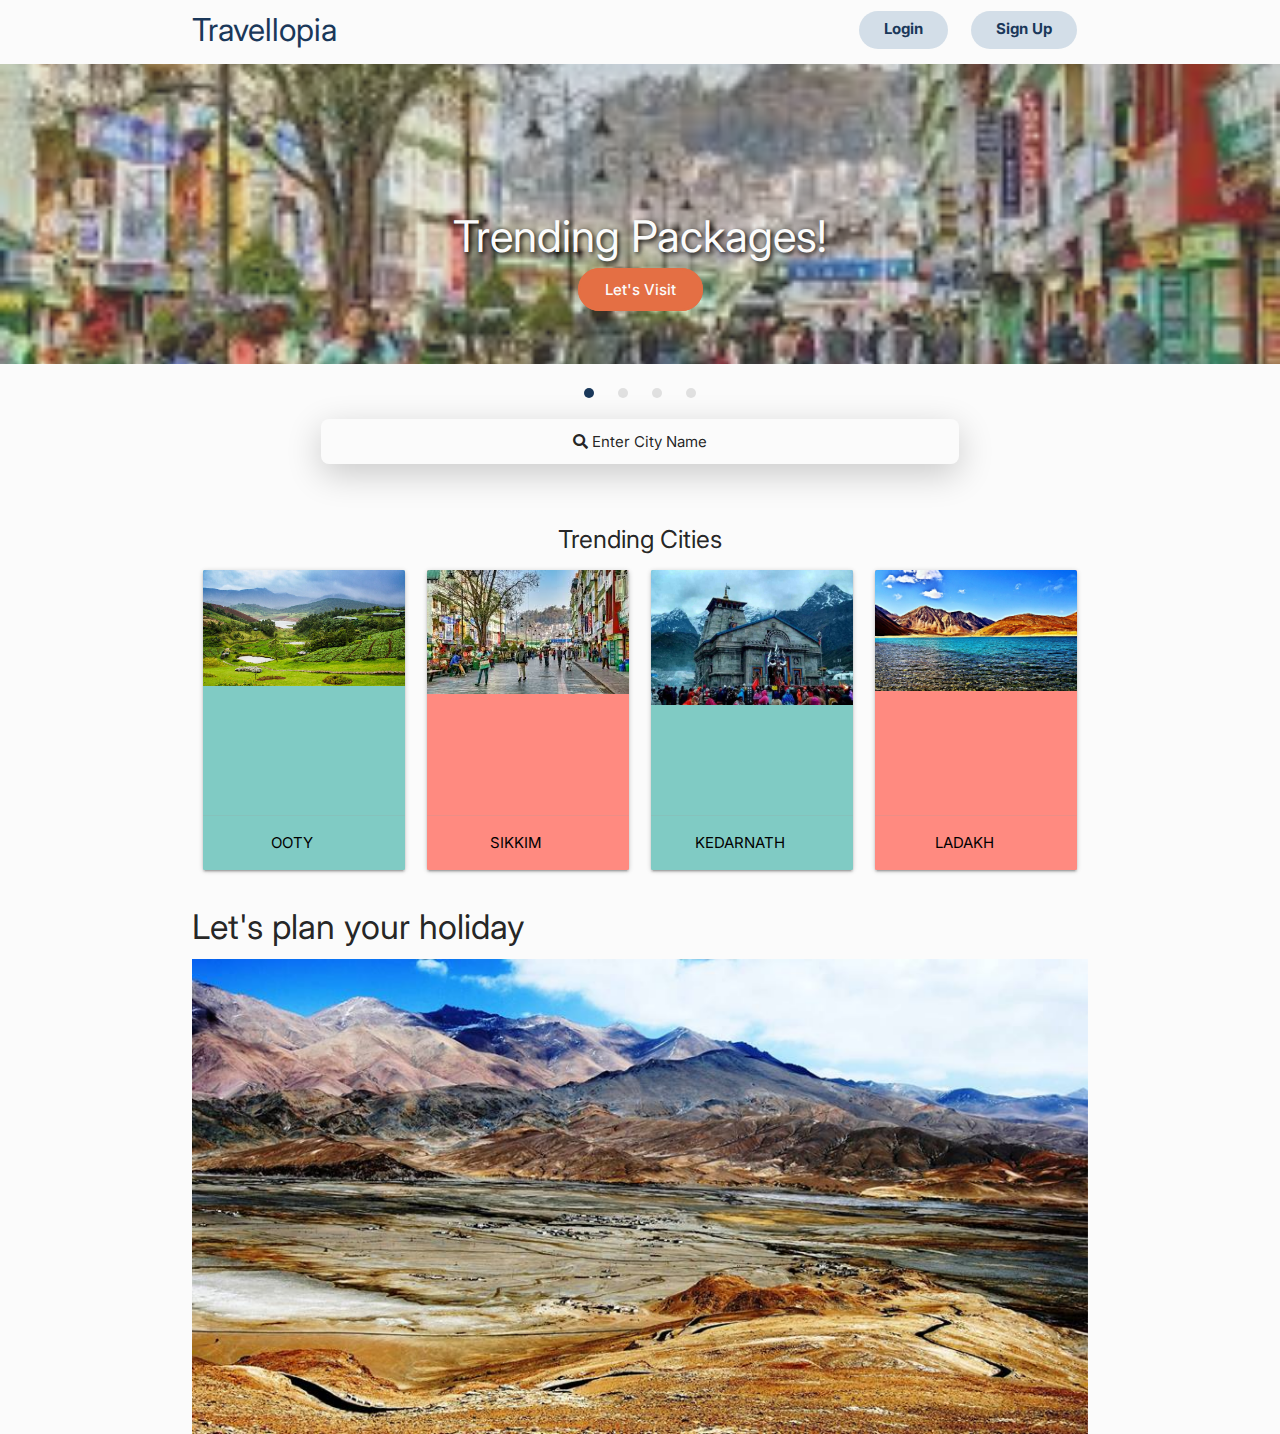
==== index.html @ 34a2a613 "visual refresh" ====
<!DOCTYPE html>
<html lang="en">

<head>
  <meta charset="UTF-8">
  <meta http-equiv="X-UA-Compatible" content="IE=edge">
  <meta name="viewport" content="width=device-width, initial-scale=1.0">

  <!-- JQuery CDN -->
  <script type="text/javascript" src="https://cdnjs.cloudflare.com/ajax/libs/jquery/3.1.1/jquery.min.js"></script>

  <!-- CSS Files -->
  <link rel="stylesheet" href="./css/materialize.css">
  <link rel="stylesheet" href="./css/styles.css">

  <!-- Materialize JS -->
  <script src="./scripts/materialize.js"></script>

  <!-- Google Fonts -->
  <link rel="preconnect" href="https://fonts.gstatic.com">
  <link href="https://fonts.googleapis.com/css2?family=Inter:wght@300;400;500;600;700;800&display=swap"
    rel="stylesheet">

  <!-- Icons -->
  <link href="https://fonts.googleapis.com/icon?family=Material+Icons" rel="stylesheet">
  <link rel="stylesheet" href="https://cdnjs.cloudflare.com/ajax/libs/font-awesome/5.15.3/css/all.min.css">

  <title>Travellopia</title>
</head>

<body>

  <!-- Navbar -->
  <nav>
    <div class="nav-wrapper">
      <div class="container">
        <a href="#" class="brand-logo">Travellopia</a>
        <ul id="nav-mobile" class="right hide-on-med-and-down">
          <li><a href="" class="nav-items">Login</a></li>
          <li><a href="" class="nav-items">Sign Up</a></li>
        </ul>
      </div>
    </div>
  </nav>
  <!-- End of Navbar -->


  <div class="slider">
    <ul class="slides">
      <li>
        <img src="./images/gangtok.jpg"> <!-- random image -->
        <div class="caption center-align">
          <h3 class="slider-text">Trending Packages!</h3>
          <a class="slider-text btn-primary" href="">Let's Visit</a>
        </div>
      </li>
      <li>
        <img src="./images/Kedarnath.jpg"> <!-- random image -->
        <div class="caption center-align">
          <h3 class="slider-text">Trending Packages</h3>
          <a class="slider-text btn-primary" href="">Let's Visit</a>
        </div>
      </li>
      <li>
        <img src="./images/ladakh.jpg"> <!-- random image -->
        <div class="caption center-align">
          <h3 class="slider-text">Trending Packages</h3>
          <a class="slider-text btn-primary" href="">Let's Visit</a>
        </div>
      </li>
      <li>
        <img src="./images/ooty.jpg"> <!-- random image -->
        <div class="caption center-align">
          <h3 class="slider-text">Trending Packages</h3>
          <a class="slider-text btn-primary" href="">Let's Visit</a>
        </div>
      </li>
    </ul>
  </div>

  <div class="container">
    <div class="input-field center-align">
      <input id="search-cities" type="text" class="validate">
      <label for="search-cities"><i class="fas fa-search"></i>  Enter City Name</label>
    </div>

    <p>&nbsp;</p>

    <div>
      <h5 class="center-align">Trending Cities</h5>
    </div>

    <div class="row">
      <div class="col l3 s12 m7">
        <div class="card small #4db6ac teal lighten-3">
          <div class="card-image">
            <img src="./images/ooty.jpg">
            <!--<span class="card-title"><span class="black-text">Ooty</span></span>-->
          </div>

          <div class="card-action center-align">
            <a href="#"><span class="black-text center-align">Ooty</span></a>
          </div>
        </div>
      </div>
      <div class="col l3 s12 m7">
        <div class="card small small #ff8a80 red accent-1">
          <div class="card-image">
            <img src="./images/gangtok.jpg">
            <!--<span class="card-title"><span class="black-text">Sikkim</span></span>-->
          </div>

          <div class="card-action center-align">
            <a href="#"><span class="black-text center-align">Sikkim</span></a>
          </div>
        </div>
      </div>
      <div class="col l3 s12 m7">
        <div class="card small #4db6ac teal lighten-3">
          <div class="card-image">
            <img src="./images/Kedarnath.jpg">
            <!--<span class="card-title"><span class="black-text">Kedarnath</span></span>-->
          </div>

          <div class="card-action center-align">
            <a href="#"><span class="black-text center-align">Kedarnath</span></a>
          </div>
        </div>
      </div>
      <div class="col l3 s12 m7">
        <div class="card small #ff8a80 red accent-1">
          <div class="card-image">
            <img src="./images/ladakh.jpg">
            <!--<span class="card-title"><span class="black-text">Ladakh</span></span>-->
          </div>

          <div class="card-action center-align">
            <a href="#"><span class="black-text ">Ladakh</span></a>
          </div>
        </div>
      </div>
    </div>
    <div>
      <h4 class="left-align">Let's plan your holiday</h4>
    </div>

    <div class="carousel carousel-slider">
      <a class="carousel-item" href="#four!"><img src="./images/hanle.jpg"></a>
      <a class="carousel-item" href="#five!"><img src="./images/ladakh.jpg"></a>
    </div>
  </div>

  <script src="./scripts/styles.js"></script>
</body>

</html>
---- css/styles.css ----
:root {
    --primary: #E46F44;
    --secondary: #1A385A;
    --primary-light: #E8AA9B;
    --secondary-light: #769ABE;
}

body{
    background-color:#fbfbfb;
    font-family: 'Inter', sans-serif;
}

nav {
    line-height: 60px;
    background-color: #fbfbfb;
}

nav .brand-logo {
    color: var(--secondary);
}

.slider .indicators .indicator-item {
    height: 10px;
    width: 10px;
}

.slider .indicators .indicator-item.active {
    background-color: var(--secondary);
}

.slider .slides li .caption {
    color: #fbfbfb;
    position: absolute;
    top: 40%;
    left: 15%;
    width: 70%;
}

.slider .slides li img {
    height: 100%;
    width: 100%;
    background-size: cover;
    background-position: center;
    opacity: 0.75;
}

.slider-text {
    color: #fbfbfb;
    text-shadow: 2px 2px 5px black;
}

.nav-items {
    background-color: rgba(118, 154, 190, 0.3);
    color: var(--secondary);
    margin: 0.75rem;
    line-height: 36px;
    height: 2.5rem;
    padding: 0 25px;
    border-radius: 300px;
    font-weight: 700;
}

.btn-primary {
    background-color: var(--primary);
    padding: 10px 25px;
    border-radius: 300px;
    border: 2px solid var(--primary);
    text-shadow: none;
    font-weight: 500;
}

.btn-primary:hover {
    background-color: #fbfbfb;
    color: var(--secondary);
    font-weight: 600;
}

.btn-secondary {
    color: var(--primary);
    padding: 0 25px;
    border-radius: 5px;
}

input[type=text]:not(.browser-default), 
input[type=text]:not(.browser-default):focus:not([readonly]) {
	border: none;
	background-color: #fbfbfb;
	border-radius: 8px;
	width: 70%;
	box-shadow: 0 10px 35px rgb(0 0 0 / 20%);
	color: var(--secondary);
	padding-left: 10px;
}

input[type=text]:not(.browser-default)+label, 
input[type=text]:not(.browser-default):focus:not([readonly])+label {
	text-align: center;
	color: var(--text-primary);
}

.input-field > label:not(.label-icon).active {
    /* transform: translateY(-14px) scale(0.8);
    transform-origin: 0px 0px; */
    display: none;
}

@media (max-width: 768px) {
    
}
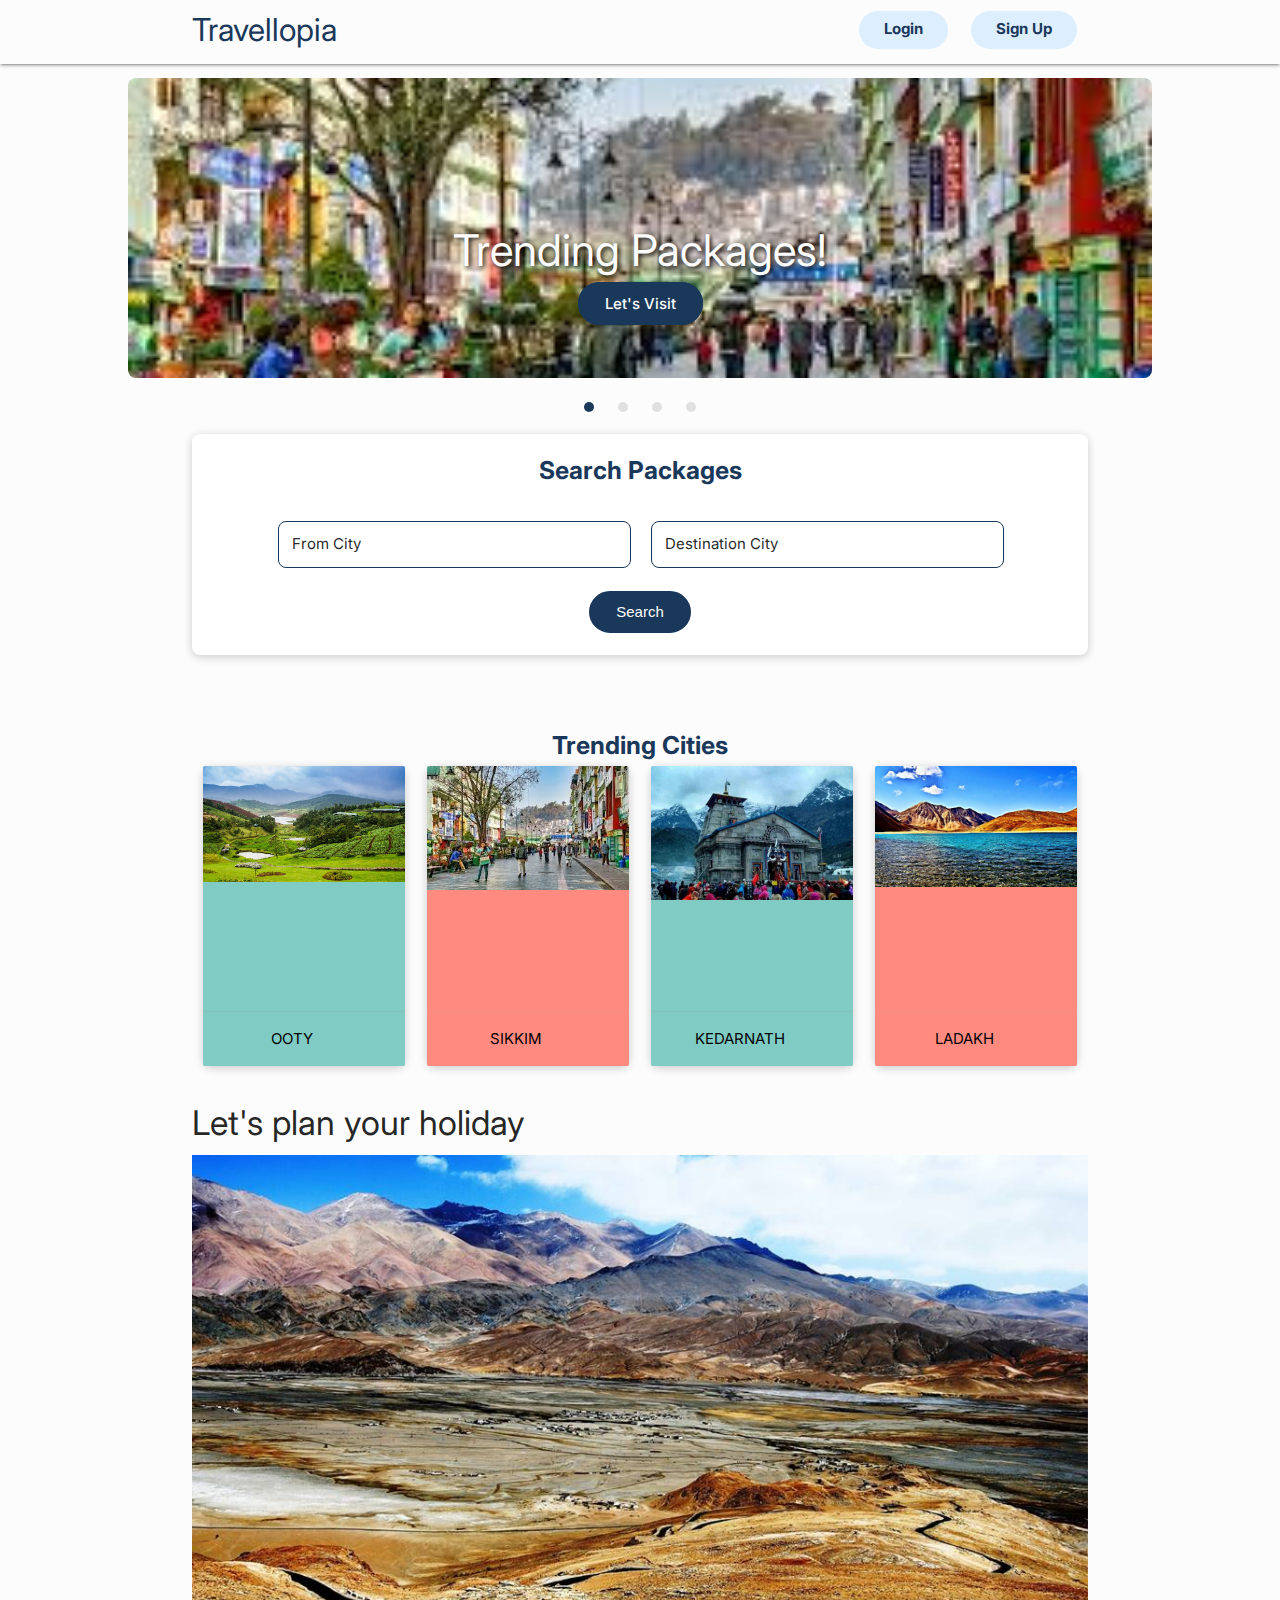
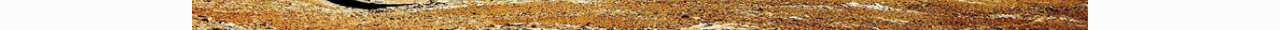
==== commit 2628df47: "visual refresh" ====
--- a/index.html
+++ b/index.html
@@ -44,9 +44,9 @@
   </nav>
   <!-- End of Navbar -->
 
-
-  <div class="slider">
-    <ul class="slides">
+  <!-- Slider Images -->
+  <div class="slider center-align">
+    <ul class="slides center-align">
       <li>
         <img src="./images/gangtok.jpg"> <!-- random image -->
         <div class="caption center-align">
@@ -77,11 +77,25 @@
       </li>
     </ul>
   </div>
+  <!-- End of Slider Images -->
 
   <div class="container">
-    <div class="input-field center-align">
-      <input id="search-cities" type="text" class="validate">
-      <label for="search-cities"><i class="fas fa-search"></i>  Enter City Name</label>
+
+    <div class="card">
+      <h5 class="center-align">Search Packages</h5>
+      <form action="" class="center-align" id="search-package">
+        <div class="row">
+          <div class="input-field col l6 s12">
+            <input id="from-city" type="text" class="validate">
+            <label for="from-city">From City</label>
+          </div>
+          <div class="input-field col l6 s12">
+            <input id="destination-city" type="text" class="validate">
+            <label for="destination-city">Destination City</label>
+          </div>
+        </div>
+        <button class="btn-primary center-align">Search</button>
+      </form>
     </div>
 
     <p>&nbsp;</p>
--- a/css/styles.css
+++ b/css/styles.css
@@ -1,22 +1,28 @@
 :root {
-    --primary: #E46F44;
-    --secondary: #1A385A;
-    --primary-light: #E8AA9B;
-    --secondary-light: #769ABE;
+    --primary: #1A385A;
+    --secondary: #ddeeff;
+    --bg-primary: #fcfcfc;
 }
 
 body{
-    background-color:#fbfbfb;
+    background-color:var(--bg-primary);
     font-family: 'Inter', sans-serif;
 }
 
 nav {
     line-height: 60px;
-    background-color: #fbfbfb;
+    background-color: var(--bg-primary);
 }
 
 nav .brand-logo {
-    color: var(--secondary);
+    color: var(--primary);
+}
+
+h5 {
+    padding-top: 1.5rem;
+    margin-bottom: 0;
+    font-weight: 700;
+    color: var(--primary);
 }
 
 .slider .indicators .indicator-item {
@@ -25,11 +31,11 @@
 }
 
 .slider .indicators .indicator-item.active {
-    background-color: var(--secondary);
+    background-color: var(--primary);
 }
 
 .slider .slides li .caption {
-    color: #fbfbfb;
+    color: var(--bg-primary);
     position: absolute;
     top: 40%;
     left: 15%;
@@ -41,17 +47,16 @@
     width: 100%;
     background-size: cover;
     background-position: center;
-    opacity: 0.75;
 }
 
 .slider-text {
-    color: #fbfbfb;
+    color: var(--bg-primary);
     text-shadow: 2px 2px 5px black;
 }
 
 .nav-items {
-    background-color: rgba(118, 154, 190, 0.3);
-    color: var(--secondary);
+    background-color: var(--secondary);
+    color: var(--primary);
     margin: 0.75rem;
     line-height: 36px;
     height: 2.5rem;
@@ -67,44 +72,89 @@
     border: 2px solid var(--primary);
     text-shadow: none;
     font-weight: 500;
+    color: var(--bg-primary);
 }
 
 .btn-primary:hover {
-    background-color: #fbfbfb;
-    color: var(--secondary);
+    background-color: var(--bg-primary);
+    color: var(--primary);
     font-weight: 600;
 }
-
-.btn-secondary {
+/* 
+.btn-primary {
     color: var(--primary);
     padding: 0 25px;
     border-radius: 5px;
+} */
+
+.card {
+    border-radius: 8px;
+    box-shadow: 0 2px 10px rgb(0 0 0 / 20%);
+}
+
+#search-package {
+    padding: 1.5rem 5rem;
+}
+
+#search-package .row {
+    margin-bottom: 0;
 }
 
 input[type=text]:not(.browser-default), 
 input[type=text]:not(.browser-default):focus:not([readonly]) {
-	border: none;
-	background-color: #fbfbfb;
-	border-radius: 8px;
-	width: 70%;
-	box-shadow: 0 10px 35px rgb(0 0 0 / 20%);
-	color: var(--secondary);
+	width: 100%;
+	color: var(--primary);
+    border: 1px solid var(--primary);
+    border-radius: 8px;
+}
+
+input[type=text]:not(.browser-default):focus:not([readonly]) {
+    border: 2px solid var(--secondary);
+    border-bottom: 2px solid var(--secondary);
+    box-shadow: none;
 	padding-left: 10px;
+}
+
+
+input.valid[type=text]:not(.browser-default) {
+    box-shadow: none;
+    border-bottom: 1px solid var(--primary);
+
 }
 
 input[type=text]:not(.browser-default)+label, 
 input[type=text]:not(.browser-default):focus:not([readonly])+label {
-	text-align: center;
+	/* text-align: center; */
 	color: var(--text-primary);
+    padding-left: 14px;
 }
 
 .input-field > label:not(.label-icon).active {
-    /* transform: translateY(-14px) scale(0.8);
-    transform-origin: 0px 0px; */
-    display: none;
+    transform: translateY(-14px) scale(0.8);
+    transform-origin: 0px 0px;
+}
+
+#from-city, #destination-city {
+    font-weight: 500;
+    text-indent: 10px;
+}
+
+@media (min-width: 769px) {
+    .slider .slides {
+        width: 80%;
+        background-color: rgba(118, 154, 190, 0.0);
+        margin-top: 14px;
+    }
+
+    .slider .slides li img {
+        width: 80%;
+        border-radius: 8px;
+    }
 }
 
 @media (max-width: 768px) {
-    
+    #search-package {
+        padding: 1.5rem 1rem;
+    }
 }
 
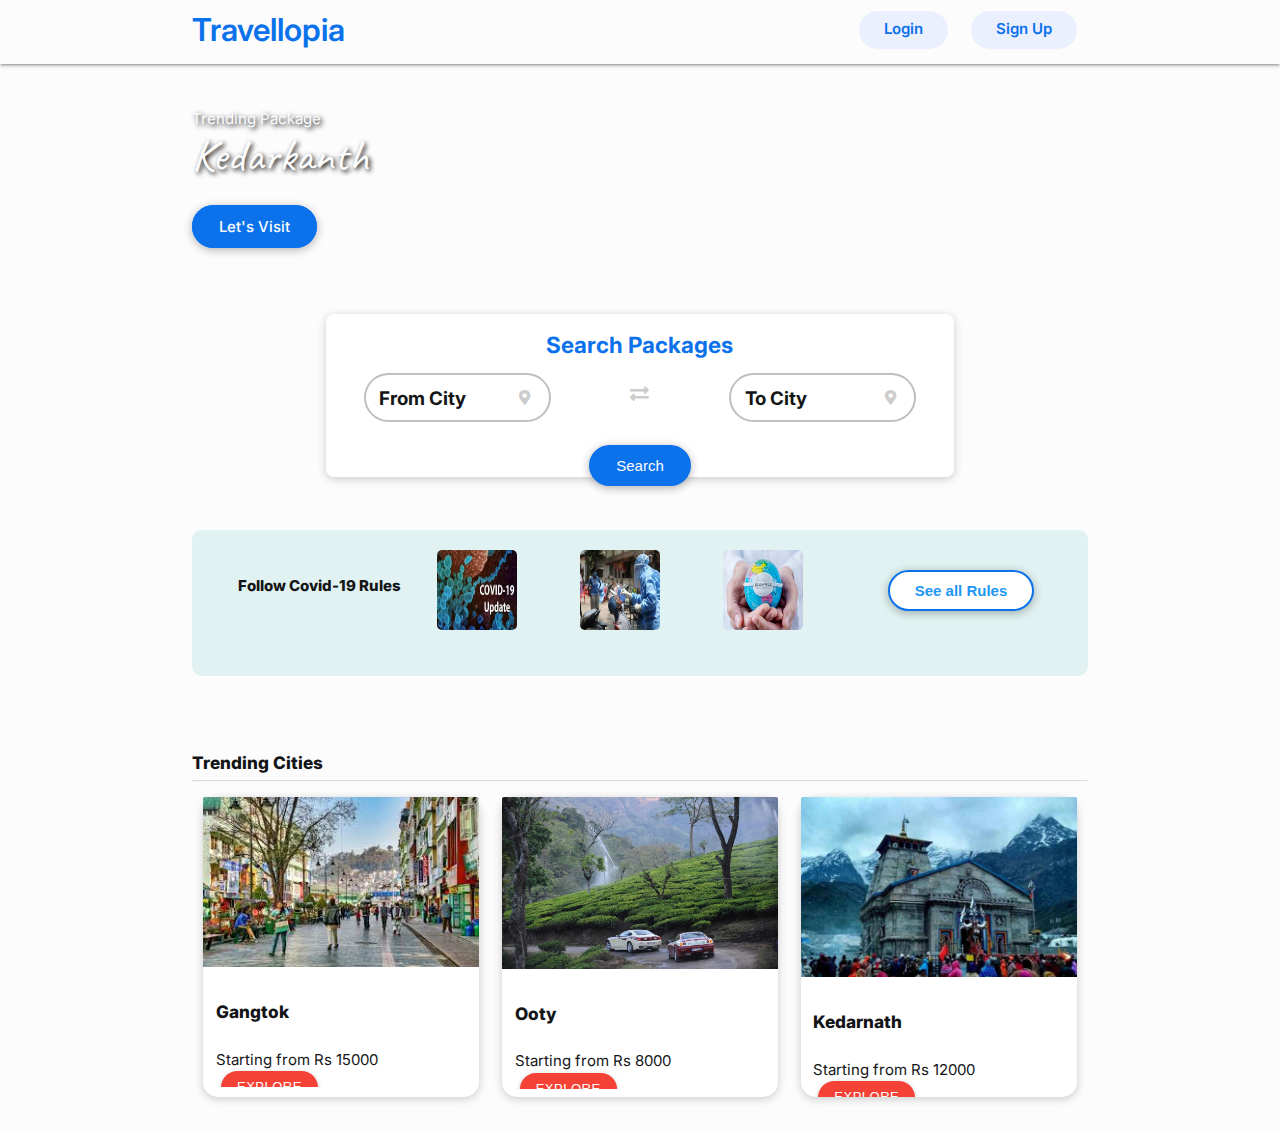
==== commit 269dc508: "Some more elements added" ====
--- a/index.html
+++ b/index.html
@@ -18,7 +18,7 @@
 
   <!-- Google Fonts -->
   <link rel="preconnect" href="https://fonts.gstatic.com">
-  <link href="https://fonts.googleapis.com/css2?family=Inter:wght@300;400;500;600;700;800&display=swap"
+  <link href="https://fonts.googleapis.com/css2?family=Inter:wght@300;400;500;600;700;800&family=Caveat:wght@600;700&display=swap"
     rel="stylesheet">
 
   <!-- Icons -->
@@ -48,31 +48,59 @@
   <div class="slider center-align">
     <ul class="slides center-align">
       <li>
-        <img src="./images/gangtok.jpg"> <!-- random image -->
-        <div class="caption center-align">
-          <h3 class="slider-text">Trending Packages!</h3>
-          <a class="slider-text btn-primary" href="">Let's Visit</a>
-        </div>
-      </li>
-      <li>
-        <img src="./images/Kedarnath.jpg"> <!-- random image -->
-        <div class="caption center-align">
-          <h3 class="slider-text">Trending Packages</h3>
-          <a class="slider-text btn-primary" href="">Let's Visit</a>
-        </div>
-      </li>
-      <li>
-        <img src="./images/ladakh.jpg"> <!-- random image -->
-        <div class="caption center-align">
-          <h3 class="slider-text">Trending Packages</h3>
-          <a class="slider-text btn-primary" href="">Let's Visit</a>
-        </div>
-      </li>
-      <li>
-        <img src="./images/ooty.jpg"> <!-- random image -->
-        <div class="caption center-align">
-          <h3 class="slider-text">Trending Packages</h3>
-          <a class="slider-text btn-primary" href="">Let's Visit</a>
+        <img src="./images/slider/slider_kedarkanth.jpg"> <!-- random image -->
+        <div class="caption left-align">
+            <span class="slider-text">Trending Package</span>
+            <h4 class="slider-text">Kedarkanth</h4><br>
+            <a class="slider-text btn-primary" href="">Let's Visit</a>
+        </div>
+      </li>
+      <li>
+        <img src="./images/slider/slider_manali.jpg"> <!-- random image -->
+        <div class="caption left-align">
+            <span class="slider-text">Trending Package</span>
+            <h4 class="slider-text">Manali</h4><br>
+            <a class="slider-text btn-primary" href="">Let's Visit</a>
+        </div>
+      </li>
+      <li>
+        <img src="./images/slider/slider_gangtok.jpg"> <!-- random image -->
+        <div class="caption left-align">
+            <span class="slider-text">Trending Package</span>
+            <h4 class="slider-text">Gangtok</h4><br>
+            <a class="slider-text btn-primary" href="">Let's Visit</a>
+        </div>
+      </li>
+      <li>
+        <img src="./images/slider/slider_arunachal.jpg"> <!-- random image -->
+        <div class="caption left-align">
+            <span class="slider-text">Trending Package</span>
+            <h4 class="slider-text">Arunachal Pradesh</h4><br>
+            <a class="slider-text btn-primary" href="">Let's Visit</a>
+        </div>
+      </li>
+      <li>
+        <img src="./images/slider/slider_maolinlong.jpg"> <!-- random image -->
+        <div class="caption left-align">
+            <span class="slider-text">Trending Package</span>
+            <h4 class="slider-text">Meghalaya</h4><br>
+            <a class="slider-text btn-primary" href="">Let's Visit</a>
+        </div>
+      </li>
+      <li>
+        <img src="./images/slider/slider_kerala.jpg"> <!-- random image -->
+        <div class="caption left-align">
+            <span class="slider-text">Trending Package</span>
+            <h4 class="slider-text">Kerala</h4><br>
+            <a class="slider-text btn-primary" href="">Let's Visit</a>
+        </div>
+      </li>
+      <li>
+        <img src="./images/slider/slider_andaman.jpg"> <!-- random image -->
+        <div class="caption left-align">
+            <span class="slider-text">Trending Package</span>
+            <h4 class="slider-text">Andaman</h4><br>
+            <a class="slider-text btn-primary" href="">Let's Visit</a>
         </div>
       </li>
     </ul>
@@ -81,88 +109,112 @@
 
   <div class="container">
 
-    <div class="card">
+    <div class="card center-align" id="search-package">
       <h5 class="center-align">Search Packages</h5>
-      <form action="" class="center-align" id="search-package">
+      <form action="" class="center-align">
         <div class="row">
-          <div class="input-field col l6 s12">
+          <div class="input-field col l5 s12">
             <input id="from-city" type="text" class="validate">
-            <label for="from-city">From City</label>
-          </div>
-          <div class="input-field col l6 s12">
+            <label for="from-city">From City <i class="fas fa-map-marker-alt right"></i></label>
+          </div>
+          <div class="col l2 s12">
+            <i class="fas fa-exchange-alt"></i>
+          </div>
+          <div class="input-field col l5 s12">
             <input id="destination-city" type="text" class="validate">
-            <label for="destination-city">Destination City</label>
-          </div>
-        </div>
-        <button class="btn-primary center-align">Search</button>
+            <label for="destination-city">To City <i class="fas fa-map-marker-alt right"></i></label>
+          </div>
+        </div>
+        <button class="btn-primary center-align" id="search-package-btn">Search</button>
       </form>
     </div>
 
     <p>&nbsp;</p>
-
-    <div>
-      <h5 class="center-align">Trending Cities</h5>
-    </div>
-
-    <div class="row">
-      <div class="col l3 s12 m7">
-        <div class="card small #4db6ac teal lighten-3">
-          <div class="card-image">
-            <img src="./images/ooty.jpg">
-            <!--<span class="card-title"><span class="black-text">Ooty</span></span>-->
-          </div>
-
-          <div class="card-action center-align">
-            <a href="#"><span class="black-text center-align">Ooty</span></a>
-          </div>
-        </div>
-      </div>
-      <div class="col l3 s12 m7">
-        <div class="card small small #ff8a80 red accent-1">
-          <div class="card-image">
-            <img src="./images/gangtok.jpg">
-            <!--<span class="card-title"><span class="black-text">Sikkim</span></span>-->
-          </div>
-
-          <div class="card-action center-align">
-            <a href="#"><span class="black-text center-align">Sikkim</span></a>
-          </div>
-        </div>
-      </div>
-      <div class="col l3 s12 m7">
-        <div class="card small #4db6ac teal lighten-3">
-          <div class="card-image">
-            <img src="./images/Kedarnath.jpg">
-            <!--<span class="card-title"><span class="black-text">Kedarnath</span></span>-->
-          </div>
-
-          <div class="card-action center-align">
-            <a href="#"><span class="black-text center-align">Kedarnath</span></a>
-          </div>
-        </div>
-      </div>
-      <div class="col l3 s12 m7">
-        <div class="card small #ff8a80 red accent-1">
-          <div class="card-image">
-            <img src="./images/ladakh.jpg">
-            <!--<span class="card-title"><span class="black-text">Ladakh</span></span>-->
-          </div>
-
-          <div class="card-action center-align">
-            <a href="#"><span class="black-text ">Ladakh</span></a>
-          </div>
+  </div>
+    <div class="container #e0f2f1 teal lighten-5" id="covid-container">
+
+        <div class="row">
+        <div class="col l3 center-align" id="covid-txt">
+          Follow Covid-19 Rules
+        </div>
+        <div class="col l2 " >
+            <img id="covid-box" src="./images/covid_image/covid1.jpg" alt="">
+        </div>
+        <div class="col l2 " >
+            <img id="covid-box" src="./images/covid_image/covid2.jpg" alt="">
+        </div>
+        <div class="col l2 " >
+            <img id="covid-box" src="./images/covid_image/covid3.jpg" alt="">
+        </div>
+        <div class="col l3 center-align" id="covid-btn">
+          <button class="btn-primary center-align white blue-text" id="btn-txt">See all Rules</button>
         </div>
       </div>
     </div>
-    <div>
-      <h4 class="left-align">Let's plan your holiday</h4>
-    </div>
-
-    <div class="carousel carousel-slider">
-      <a class="carousel-item" href="#four!"><img src="./images/hanle.jpg"></a>
-      <a class="carousel-item" href="#five!"><img src="./images/ladakh.jpg"></a>
-    </div>
-  </div>
+    <p>&nbsp;</p>
+
+      <div class="container">
+        <h6 id="covid-txt">Trending Cities</h6>
+        <hr>
+        <div class="row" >
+          <div class="col l4">
+            <div class="card small" id="card-img">
+              <div class="card-image">
+                <img  src="./images/gangtok.jpg" alt="">
+              </div>
+              <div class="card-content">
+                <div class="row">
+                  <h6 id="card-txt">Gangtok</h6>
+                </div>
+                <div class="row">
+
+                  <span class="card-txt2">Starting from Rs 15000</span>
+                  <button class="btn-small center-align red white-text" id="card-btn">Explore</button>
+                </div>
+              </div>
+              
+            </div>
+          </div>
+          <div class="col l4">
+            <div class="card small" id="card-img">
+              <div class="card-image">
+                <img  src="./images/ooty.png" alt="">
+              </div>
+              <div class="card-content">
+                <div class="row">
+                  <h6 id="card-txt">Ooty</h6>
+                </div>
+                <div class="row">
+                  <!--<div class="col">-->
+                    <span class="card-txt2">Starting from Rs 8000</span>
+                  <!--</div>--->
+                  <!--<div class="col">--->
+                    <button class="btn-small center-align red white-text" id="card-btn">Explore</button>
+                  <!--</div>-->
+                </div>
+              </div>
+            </div>
+          </div>
+          <div class="col l4" >
+            <div class="card small" id="card-img">
+              <div class="card-image" >
+                <img  src="./images/Kedarnath.jpg" alt="">
+              </div>
+              <div class="card-content">
+                <div class="row">
+                  <h6 id="card-txt">Kedarnath</h6>
+                </div>
+              
+              <div class="row">
+                <span class="card-txt2">Starting from Rs 12000</span>
+                <button class="btn-small center-align red white-text" id="card-btn">Explore</button>
+              </div>
+            </div>
+            </div>
+          </div>
+        </div>
+      </div>
+    
 
   <script src="./scripts/styles.js"></script>
 </body>
--- a/css/styles.css
+++ b/css/styles.css
@@ -1,12 +1,25 @@
 :root {
-    --primary: #1A385A;
-    --secondary: #ddeeff;
+    --primary: #0B72EC;
+    --secondary: #EBF0FF;
+    --accent: #F14C4C;
     --bg-primary: #fcfcfc;
+    --text-primary: #141517;
 }
 
 body{
     background-color:var(--bg-primary);
     font-family: 'Inter', sans-serif;
+    color: var(--text-primary);
+}
+
+h5 {
+    font-weight: 700;
+    font-size: 1.25rem;
+}
+
+hr {
+    color: #CCCCCC !important;
+    opacity: 0.3;
 }
 
 nav {
@@ -16,15 +29,21 @@
 
 nav .brand-logo {
     color: var(--primary);
-}
-
-h5 {
-    padding-top: 1.5rem;
-    margin-bottom: 0;
-    font-weight: 700;
-    color: var(--primary);
-}
-
+    font-weight: 600;
+}
+
+.nav-items {
+    background-color: var(--secondary);
+    color: var(--primary);
+    margin: 0.75rem;
+    line-height: 36px;
+    height: 2.5rem;
+    padding: 0 25px;
+    border-radius: 300px;
+    font-weight: 600;
+}
+
+/* =============== Home Page Slider ============= */
 .slider .indicators .indicator-item {
     height: 10px;
     width: 10px;
@@ -37,9 +56,15 @@
 .slider .slides li .caption {
     color: var(--bg-primary);
     position: absolute;
-    top: 40%;
+    top: 10%;
     left: 15%;
     width: 70%;
+}
+
+.caption h4 {
+    margin-top: 0;
+    font-family: 'Caveat', cursive;
+    font-size: 3rem;
 }
 
 .slider .slides li img {
@@ -49,22 +74,55 @@
     background-position: center;
 }
 
+
 .slider-text {
     color: var(--bg-primary);
     text-shadow: 2px 2px 5px black;
 }
 
-.nav-items {
-    background-color: var(--secondary);
-    color: var(--primary);
-    margin: 0.75rem;
-    line-height: 36px;
-    height: 2.5rem;
-    padding: 0 25px;
-    border-radius: 300px;
-    font-weight: 700;
-}
-
+/* ============================================= */
+
+/* ================= Search Box ================ */
+#search-package h5 {
+    padding-top: 1.25rem;
+    margin-bottom: 0;
+    font-weight: 700;
+    font-size: 1.5rem;
+    color: var(--primary);
+}
+
+#search-package {
+    margin: auto 15%;
+    margin-top: -8rem;
+    z-index: 10;
+    width: 70%;
+}
+
+#search-package .row {
+    margin-bottom: 0;
+}
+
+#search-package .row .col {
+    padding: 0;
+}
+
+#search-package .row .col:nth-child(2) {
+    font-size: 1.25rem;
+    padding-top: 1.55rem;
+    color: #CCCCCC;
+}
+
+#search-package-btn {
+    margin-bottom: -1.5rem;
+}
+
+.card {
+    border-radius: 8px;
+    box-shadow: 0 2px 10px rgb(0 0 0 / 20%);
+}
+/* ====================================== */
+
+/* ============== Buttons =============== */
 .btn-primary {
     background-color: var(--primary);
     padding: 10px 25px;
@@ -73,6 +131,7 @@
     text-shadow: none;
     font-weight: 500;
     color: var(--bg-primary);
+    box-shadow: 0 2px 10px rgb(0 0 0 / 30%);
 }
 
 .btn-primary:hover {
@@ -80,65 +139,112 @@
     color: var(--primary);
     font-weight: 600;
 }
-/* 
-.btn-primary {
-    color: var(--primary);
-    padding: 0 25px;
+
+#covid-container{
+    padding: 20px;
+    border-radius: 10px;
+    
+}
+
+#covid-btn{
+    margin-top: 20px;
+}
+#btn-txt{
+    font-weight: 700;
+    
+    
+}
+#covid-txt{
+    font-weight: 800;
+    padding-top: 25px;
+}
+
+#covid-box{
+    height: 80px;
+    width: 80px;
     border-radius: 5px;
-} */
-
-.card {
-    border-radius: 8px;
-    box-shadow: 0 2px 10px rgb(0 0 0 / 20%);
-}
-
-#search-package {
-    padding: 1.5rem 5rem;
-}
-
-#search-package .row {
-    margin-bottom: 0;
-}
+    padding: auto;
+    
+    
+}
+
+#card-img{
+    border-radius: 15px;
+}
+
+#card-txt{
+    font-weight: 800;
+}
+#card-txt2{
+    font-weight: 300;
+    font-size: x-small;
+}
+
+#card-btn{
+    border-radius: 25px;
+    margin-left: 5px;
+}
+
+
+
+
+/* ====================================== */
+
+/* =========== Input Fields =========== */
 
 input[type=text]:not(.browser-default), 
 input[type=text]:not(.browser-default):focus:not([readonly]) {
-	width: 100%;
-	color: var(--primary);
-    border: 1px solid var(--primary);
-    border-radius: 8px;
-}
-
-input[type=text]:not(.browser-default):focus:not([readonly]) {
-    border: 2px solid var(--secondary);
-    border-bottom: 2px solid var(--secondary);
+	width: 70%;
+	color: var(--text-primary);
+    border: 2px solid rgba(0, 0, 0, 0.25);
+    border-bottom: 2px solid rgba(0, 0, 0, 0.25);
     box-shadow: none;
-	padding-left: 10px;
-}
-
+    border-radius: 100px;
+}
 
 input.valid[type=text]:not(.browser-default) {
     box-shadow: none;
-    border-bottom: 1px solid var(--primary);
-
+    border: 2px solid var(--primary);
 }
 
 input[type=text]:not(.browser-default)+label, 
-input[type=text]:not(.browser-default):focus:not([readonly])+label {
-	/* text-align: center; */
+input[type=text]:not(.browser-default):focus:not([readonly])+label,
+input[type=text]:not(.browser-default).validate+label {
 	color: var(--text-primary);
-    padding-left: 14px;
+    width: 60%;
+    font-weight: 700;
+    font-size: 1.25rem;
+    left: 20%;
 }
 
 .input-field > label:not(.label-icon).active {
+    width: 30% !important;
     transform: translateY(-14px) scale(0.8);
     transform-origin: 0px 0px;
+    background-color: var(--bg-primary);
+    font-weight: 500 !important;
+    color: rgba(0, 0, 0, 0.45) !important;
+}
+
+.input-field > label:not(.label-icon).active i {
+    display: none;
+}
+
+label i {
+    color: #CCCCCC;
+    font-size: 1rem;
+    padding: 5px;
 }
 
 #from-city, #destination-city {
-    font-weight: 500;
-    text-indent: 10px;
-}
-
+    font-weight: 700;
+    font-size: 1.25rem;
+    text-indent: 14px;
+}
+
+/* =============================================== */
+
+/* =============== Media Queries ================= */
 @media (min-width: 769px) {
     .slider .slides {
         width: 80%;
@@ -153,8 +259,38 @@
 }
 
 @media (max-width: 768px) {
+    #search-package h5 {
+        padding-top: 1rem;
+    }
+    
     #search-package {
-        padding: 1.5rem 1rem;
-    }
-}
-
+        margin: auto 5%;
+        margin-top: -8rem;
+        z-index: 10;
+        width: 90%;
+    }
+    
+    #search-package .row {
+        margin-bottom: 0;
+    }
+    
+    #search-package .row .col {
+        padding: 0;
+    }
+    
+    #search-package .row .col:nth-child(2) {
+        font-size: 1.25rem;
+        padding-top: 0rem;
+        color: #CCCCCC;
+    }
+    
+    #search-package-btn {
+        margin-bottom: -1.5rem;
+    }
+
+    .input-field > label:not(.label-icon).active {
+        width: 30% !important;
+        transform: translateY(-14px) scale(0.7);
+    }
+}
+
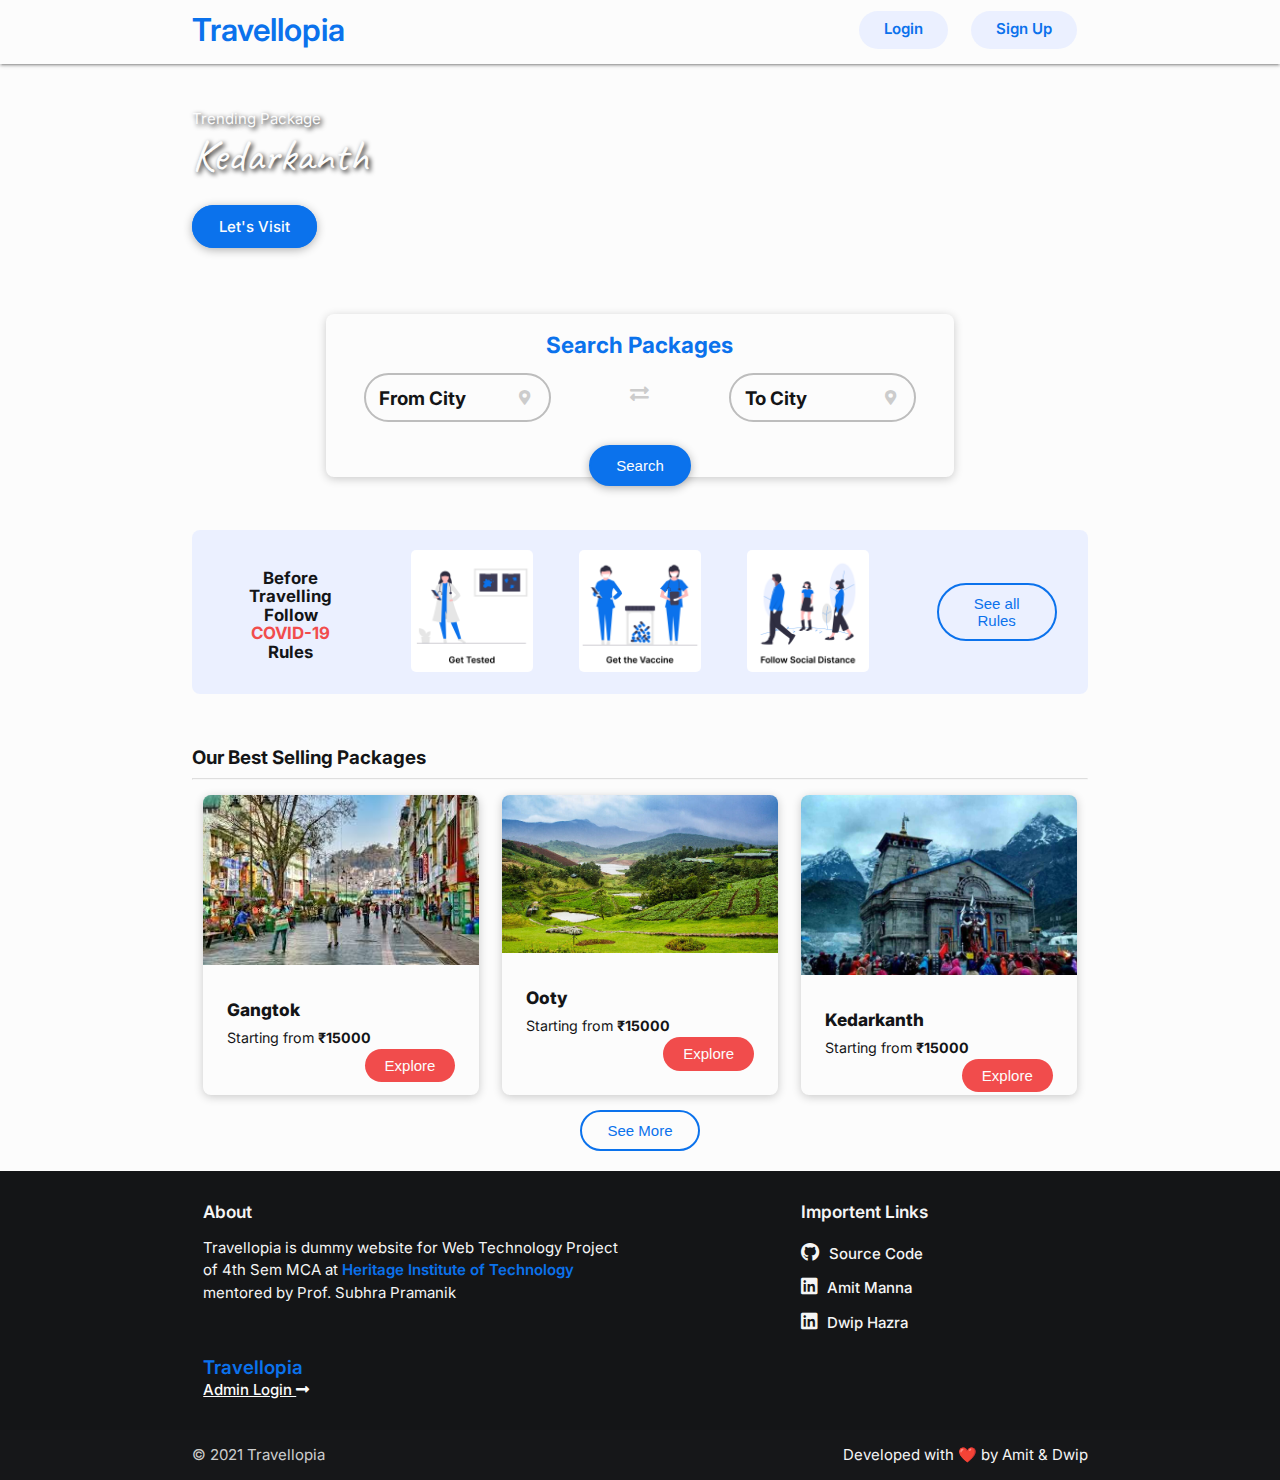
==== commit c053536b: "visual refresh" ====
--- a/index.html
+++ b/index.html
@@ -18,7 +18,8 @@
 
   <!-- Google Fonts -->
   <link rel="preconnect" href="https://fonts.gstatic.com">
-  <link href="https://fonts.googleapis.com/css2?family=Inter:wght@300;400;500;600;700;800&family=Caveat:wght@600;700&display=swap"
+  <link
+    href="https://fonts.googleapis.com/css2?family=Inter:wght@300;400;500;600;700;800&family=Caveat:wght@600;700&display=swap"
     rel="stylesheet">
 
   <!-- Icons -->
@@ -50,57 +51,57 @@
       <li>
         <img src="./images/slider/slider_kedarkanth.jpg"> <!-- random image -->
         <div class="caption left-align">
-            <span class="slider-text">Trending Package</span>
-            <h4 class="slider-text">Kedarkanth</h4><br>
-            <a class="slider-text btn-primary" href="">Let's Visit</a>
+          <span class="slider-text">Trending Package</span>
+          <h4 class="slider-text">Kedarkanth</h4><br>
+          <a class="slider-text btn-primary" href="">Let's Visit</a>
         </div>
       </li>
       <li>
         <img src="./images/slider/slider_manali.jpg"> <!-- random image -->
         <div class="caption left-align">
-            <span class="slider-text">Trending Package</span>
-            <h4 class="slider-text">Manali</h4><br>
-            <a class="slider-text btn-primary" href="">Let's Visit</a>
+          <span class="slider-text">Trending Package</span>
+          <h4 class="slider-text">Manali</h4><br>
+          <a class="slider-text btn-primary" href="">Let's Visit</a>
         </div>
       </li>
       <li>
         <img src="./images/slider/slider_gangtok.jpg"> <!-- random image -->
         <div class="caption left-align">
-            <span class="slider-text">Trending Package</span>
-            <h4 class="slider-text">Gangtok</h4><br>
-            <a class="slider-text btn-primary" href="">Let's Visit</a>
+          <span class="slider-text">Trending Package</span>
+          <h4 class="slider-text">Gangtok</h4><br>
+          <a class="slider-text btn-primary" href="">Let's Visit</a>
         </div>
       </li>
       <li>
         <img src="./images/slider/slider_arunachal.jpg"> <!-- random image -->
         <div class="caption left-align">
-            <span class="slider-text">Trending Package</span>
-            <h4 class="slider-text">Arunachal Pradesh</h4><br>
-            <a class="slider-text btn-primary" href="">Let's Visit</a>
+          <span class="slider-text">Trending Package</span>
+          <h4 class="slider-text">Arunachal Pradesh</h4><br>
+          <a class="slider-text btn-primary" href="">Let's Visit</a>
         </div>
       </li>
       <li>
         <img src="./images/slider/slider_maolinlong.jpg"> <!-- random image -->
         <div class="caption left-align">
-            <span class="slider-text">Trending Package</span>
-            <h4 class="slider-text">Meghalaya</h4><br>
-            <a class="slider-text btn-primary" href="">Let's Visit</a>
+          <span class="slider-text">Trending Package</span>
+          <h4 class="slider-text">Meghalaya</h4><br>
+          <a class="slider-text btn-primary" href="">Let's Visit</a>
         </div>
       </li>
       <li>
         <img src="./images/slider/slider_kerala.jpg"> <!-- random image -->
         <div class="caption left-align">
-            <span class="slider-text">Trending Package</span>
-            <h4 class="slider-text">Kerala</h4><br>
-            <a class="slider-text btn-primary" href="">Let's Visit</a>
+          <span class="slider-text">Trending Package</span>
+          <h4 class="slider-text">Kerala</h4><br>
+          <a class="slider-text btn-primary" href="">Let's Visit</a>
         </div>
       </li>
       <li>
         <img src="./images/slider/slider_andaman.jpg"> <!-- random image -->
         <div class="caption left-align">
-            <span class="slider-text">Trending Package</span>
-            <h4 class="slider-text">Andaman</h4><br>
-            <a class="slider-text btn-primary" href="">Let's Visit</a>
+          <span class="slider-text">Trending Package</span>
+          <h4 class="slider-text">Andaman</h4><br>
+          <a class="slider-text btn-primary" href="">Let's Visit</a>
         </div>
       </li>
     </ul>
@@ -130,91 +131,115 @@
     </div>
 
     <p>&nbsp;</p>
+
+    <!-- ========= Covid-19 Safety ========== -->
+    <div class="covid-container">
+      <div class="row">
+        <div class="col l2 s12 covid-rules">
+          <h5>Before Travelling Follow <span style="color: #F14C4C;">COVID-19</span> Rules</h5>
+        </div>
+        <div class="col l8 s12">
+          <div class="covid-boxes">
+            <img class="covid-box" src="./images/covid_image/covid1.png" alt="">
+            <img class="covid-box" src="./images/covid_image/covid2.png" alt="">
+            <img class="covid-box" src="./images/covid_image/covid3.png" alt="">
+          </div>
+        </div>
+        <div class="col l2 s12 covid-rules">
+          <button class="btn-secondary">See all Rules</button>
+        </div>
+      </div>
+    </div>
+    <!-- ========= End of Covid-19 Safety ========== -->
+
+    <p>&nbsp;</p>
+
+    <!-- ========= Trending Places =========== -->
+    <h5>Our Best Selling Packages</h5>
+    <hr>
+    <div class="row">
+
+      <div class="col l4">
+        <div class="card small package-card">
+          <div class="card-image">
+            <img src="./images/gangtok.jpg" alt="">
+          </div>
+          <div class="card-content">
+            <h6>Gangtok</h6>
+            <span>Starting from <b>₹15000</b></span>
+            <button class="btn-accent right">Explore</button>
+          </div>
+        </div>
+      </div>
+
+      <div class="col l4">
+        <div class="card small package-card">
+          <div class="card-image">
+            <img src="./images/ooty.jpg" alt="">
+          </div>
+          <div class="card-content">
+            <h6>Ooty</h6>
+            <span>Starting from <b>₹15000</b></span>
+            <button class="btn-accent right">Explore</button>
+          </div>
+        </div>
+      </div>
+
+      <div class="col l4">
+        <div class="card small package-card">
+          <div class="card-image">
+            <img src="./images/Kedarnath.jpg" alt="">
+          </div>
+          <div class="card-content">
+            <h6>Kedarkanth</h6>
+            <span>Starting from <b>₹15000</b></span>
+            <button class="btn-accent right">Explore</button>
+          </div>
+        </div>
+      </div>
+
+      <div class="center-align">
+        <button class="btn-secondary">See More</button>
+      </div>
+    </div>
+
+    <!-- ========= End of Trending Places =========== -->
   </div>
-    <div class="container #e0f2f1 teal lighten-5" id="covid-container">
-
-        <div class="row">
-        <div class="col l3 center-align" id="covid-txt">
-          Follow Covid-19 Rules
-        </div>
-        <div class="col l2 " >
-            <img id="covid-box" src="./images/covid_image/covid1.jpg" alt="">
-        </div>
-        <div class="col l2 " >
-            <img id="covid-box" src="./images/covid_image/covid2.jpg" alt="">
-        </div>
-        <div class="col l2 " >
-            <img id="covid-box" src="./images/covid_image/covid3.jpg" alt="">
-        </div>
-        <div class="col l3 center-align" id="covid-btn">
-          <button class="btn-primary center-align white blue-text" id="btn-txt">See all Rules</button>
-        </div>
-      </div>
-    </div>
-    <p>&nbsp;</p>
-
+
+  <!-- ========= Footer =========== -->
+  <footer class="page-footer">
+    <div class="container">
+      <div class="row">
+        <div class="col l6 s12">
+          <h6 class="grey-text text-lighten-4">About</h6>
+          <p class="grey-text text-lighten-4">Travellopia is dummy website for Web Technology Project of 4th Sem MCA
+            at <a href="https://heritageit.edu" target="_blank">Heritage Institute of Technology</a> mentored by Prof.
+            Subhra Pramanik</p>
+          <br>
+          <h5 class="brand-logo">Travellopia
+            <br><a href="">Admin Login <i class="fas fa-long-arrow-alt-right"></i></a>
+          </h5>
+        </div>
+        <div class="col l4 offset-l2 s12">
+          <h6 class="grey-text text-lighten-4">Importent Links</h6>
+          <ul>
+            <li><a class="grey-text text-lighten-4" href="#!"><i class="fab fa-github"></i> Source Code</a></li>
+            <li><a class="grey-text text-lighten-4" href="#!"><i class="fab fa-linkedin"></i> Amit Manna</a></li>
+            <li><a class="grey-text text-lighten-4" href="#!"><i class="fab fa-linkedin"></i> Dwip Hazra</a></li>
+          </ul>
+        </div>
+      </div>
+    </div>
+    <div class="footer-copyright">
       <div class="container">
-        <h6 id="covid-txt">Trending Cities</h6>
-        <hr>
-        <div class="row" >
-          <div class="col l4">
-            <div class="card small" id="card-img">
-              <div class="card-image">
-                <img  src="./images/gangtok.jpg" alt="">
-              </div>
-              <div class="card-content">
-                <div class="row">
-                  <h6 id="card-txt">Gangtok</h6>
-                </div>
-                <div class="row">
-
-                  <span class="card-txt2">Starting from Rs 15000</span>
-                  <button class="btn-small center-align red white-text" id="card-btn">Explore</button>
-                </div>
-              </div>
-              
-            </div>
-          </div>
-          <div class="col l4">
-            <div class="card small" id="card-img">
-              <div class="card-image">
-                <img  src="./images/ooty.png" alt="">
-              </div>
-              <div class="card-content">
-                <div class="row">
-                  <h6 id="card-txt">Ooty</h6>
-                </div>
-                <div class="row">
-                  <!--<div class="col">-->
-                    <span class="card-txt2">Starting from Rs 8000</span>
-                  <!--</div>--->
-                  <!--<div class="col">--->
-                    <button class="btn-small center-align red white-text" id="card-btn">Explore</button>
-                  <!--</div>-->
-                </div>
-              </div>
-            </div>
-          </div>
-          <div class="col l4" >
-            <div class="card small" id="card-img">
-              <div class="card-image" >
-                <img  src="./images/Kedarnath.jpg" alt="">
-              </div>
-              <div class="card-content">
-                <div class="row">
-                  <h6 id="card-txt">Kedarnath</h6>
-                </div>
-              
-              <div class="row">
-                <span class="card-txt2">Starting from Rs 12000</span>
-                <button class="btn-small center-align red white-text" id="card-btn">Explore</button>
-              </div>
-            </div>
-            </div>
-          </div>
-        </div>
-      </div>
-    
+        © 2021 Travellopia
+        <a class="grey-text text-lighten-4 right" href="#!" style="font-weight: 400;">Developed with ❤️ by Amit &
+          Dwip</a>
+      </div>
+    </div>
+  </footer>
+  <!-- ========= End of Footer =========== -->
+
 
   <script src="./scripts/styles.js"></script>
 </body>
--- a/css/styles.css
+++ b/css/styles.css
@@ -17,6 +17,17 @@
     font-size: 1.25rem;
 }
 
+h6 {
+    font-weight: 600;
+}
+
+h5 a {
+    color: var(--bg-primary);
+    font-size: 1rem;
+    font-weight: 500;
+    text-decoration: underline;
+}
+
 hr {
     color: #CCCCCC !important;
     opacity: 0.3;
@@ -25,6 +36,11 @@
 nav {
     line-height: 60px;
     background-color: var(--bg-primary);
+}
+
+.brand-logo {
+    color: var(--primary);
+    font-weight: 600;
 }
 
 nav .brand-logo {
@@ -41,6 +57,24 @@
     padding: 0 25px;
     border-radius: 300px;
     font-weight: 600;
+}
+
+a {
+    color: var(--primary);
+    font-weight: 600;
+}
+
+footer ul li {
+    padding: 6px 0;
+}
+
+footer ul li a {
+    font-weight: 500;
+}
+
+footer ul li a i {
+    font-size: 1.25rem;
+    padding-right: 6px;
 }
 
 /* =============== Home Page Slider ============= */
@@ -119,6 +153,7 @@
 .card {
     border-radius: 8px;
     box-shadow: 0 2px 10px rgb(0 0 0 / 20%);
+    background-color: var(--bg-primary);
 }
 /* ====================================== */
 
@@ -132,61 +167,100 @@
     font-weight: 500;
     color: var(--bg-primary);
     box-shadow: 0 2px 10px rgb(0 0 0 / 30%);
+    cursor: pointer;
 }
 
 .btn-primary:hover {
     background-color: var(--bg-primary);
     color: var(--primary);
     font-weight: 600;
-}
-
-#covid-container{
+    transition: 0.5s ease;
+}
+
+.btn-secondary {
+    background-color: rgba(0, 0, 0, 0);
+    color: var(--primary);
+    padding: 10px 25px;
+    border-radius: 300px;
+    border: 2px solid var(--primary);
+    text-shadow: none;
+    font-weight: 500;
+    cursor: pointer;
+}
+
+.btn-secondary:hover {
+    box-shadow: 1px 1px 2px rgb(0 0 0 / 45%);
+}
+
+.btn-accent {
+    background-color: var(--accent);
+    color: var(--bg-primary);
+    padding: 8px 20px;
+    border-radius: 300px;
+    border: none;
+    text-shadow: none;
+    font-weight: 400;
+    cursor: pointer;
+}
+
+.btn-accent:hover {
+    box-shadow: 1px 1px 2px rgb(0 0 0 / 45%);
+}
+/* ====================================== */
+
+/* ============== Covid Container =============== */
+.covid-container {
     padding: 20px;
-    border-radius: 10px;
-    
-}
-
-#covid-btn{
-    margin-top: 20px;
-}
-#btn-txt{
-    font-weight: 700;
-    
-    
-}
-#covid-txt{
-    font-weight: 800;
-    padding-top: 25px;
-}
-
-#covid-box{
-    height: 80px;
-    width: 80px;
+    border-radius: 8px;
+    background-color: var(--secondary);
+}
+
+.covid-container .row {
+    margin-bottom: 0;
+}
+
+.covid-boxes {
+    display: flex; 
+    justify-content: space-evenly;
+    margin: 0px 0;
+}
+
+.covid-box {
+    height: 122px;
+    width: 122px;
     border-radius: 5px;
     padding: auto;
-    
-    
-}
-
-#card-img{
-    border-radius: 15px;
-}
-
-#card-txt{
+}
+
+.covid-rules {
+    height: 124px;
+    display: flex;
+    align-items: center;
+    text-align: center;
+}
+
+.covid-rules h5 {
+    margin-left: 1rem;
+    font-size: 1.125rem;
+}
+/* ====================================== */
+
+.package-card .card-image img {
+    border-radius: 8px 8px 0 0;
+}
+
+.package-card h6 {
     font-weight: 800;
 }
-#card-txt2{
-    font-weight: 300;
-    font-size: x-small;
-}
-
-#card-btn{
-    border-radius: 25px;
-    margin-left: 5px;
-}
-
-
-
+
+.package-card span {
+    font-weight: 400;
+    font-size: 0.95rem;
+}
+
+.page-footer {
+    background-color: #141517;
+}
 
 /* ====================================== */
 
@@ -244,6 +318,7 @@
 
 /* =============================================== */
 
+
 /* =============== Media Queries ================= */
 @media (min-width: 769px) {
     .slider .slides {
@@ -288,9 +363,33 @@
         margin-bottom: -1.5rem;
     }
 
+    .covid-boxes {
+        margin-bottom: 24px;
+    }
+
+    .covid-rules {
+        display: block;
+        height: auto;
+    }
+
+    .package-card .card-image img {
+        width: 84vw;
+    }
+
     .input-field > label:not(.label-icon).active {
         width: 30% !important;
         transform: translateY(-14px) scale(0.7);
     }
 }
 
+body::-webkit-scrollbar {
+    width: 0.3rem;
+}
+  
+body::-webkit-scrollbar-track {
+    background: #CCCCCC;
+}
+  
+body::-webkit-scrollbar-thumb {
+    background: var(--primary);
+}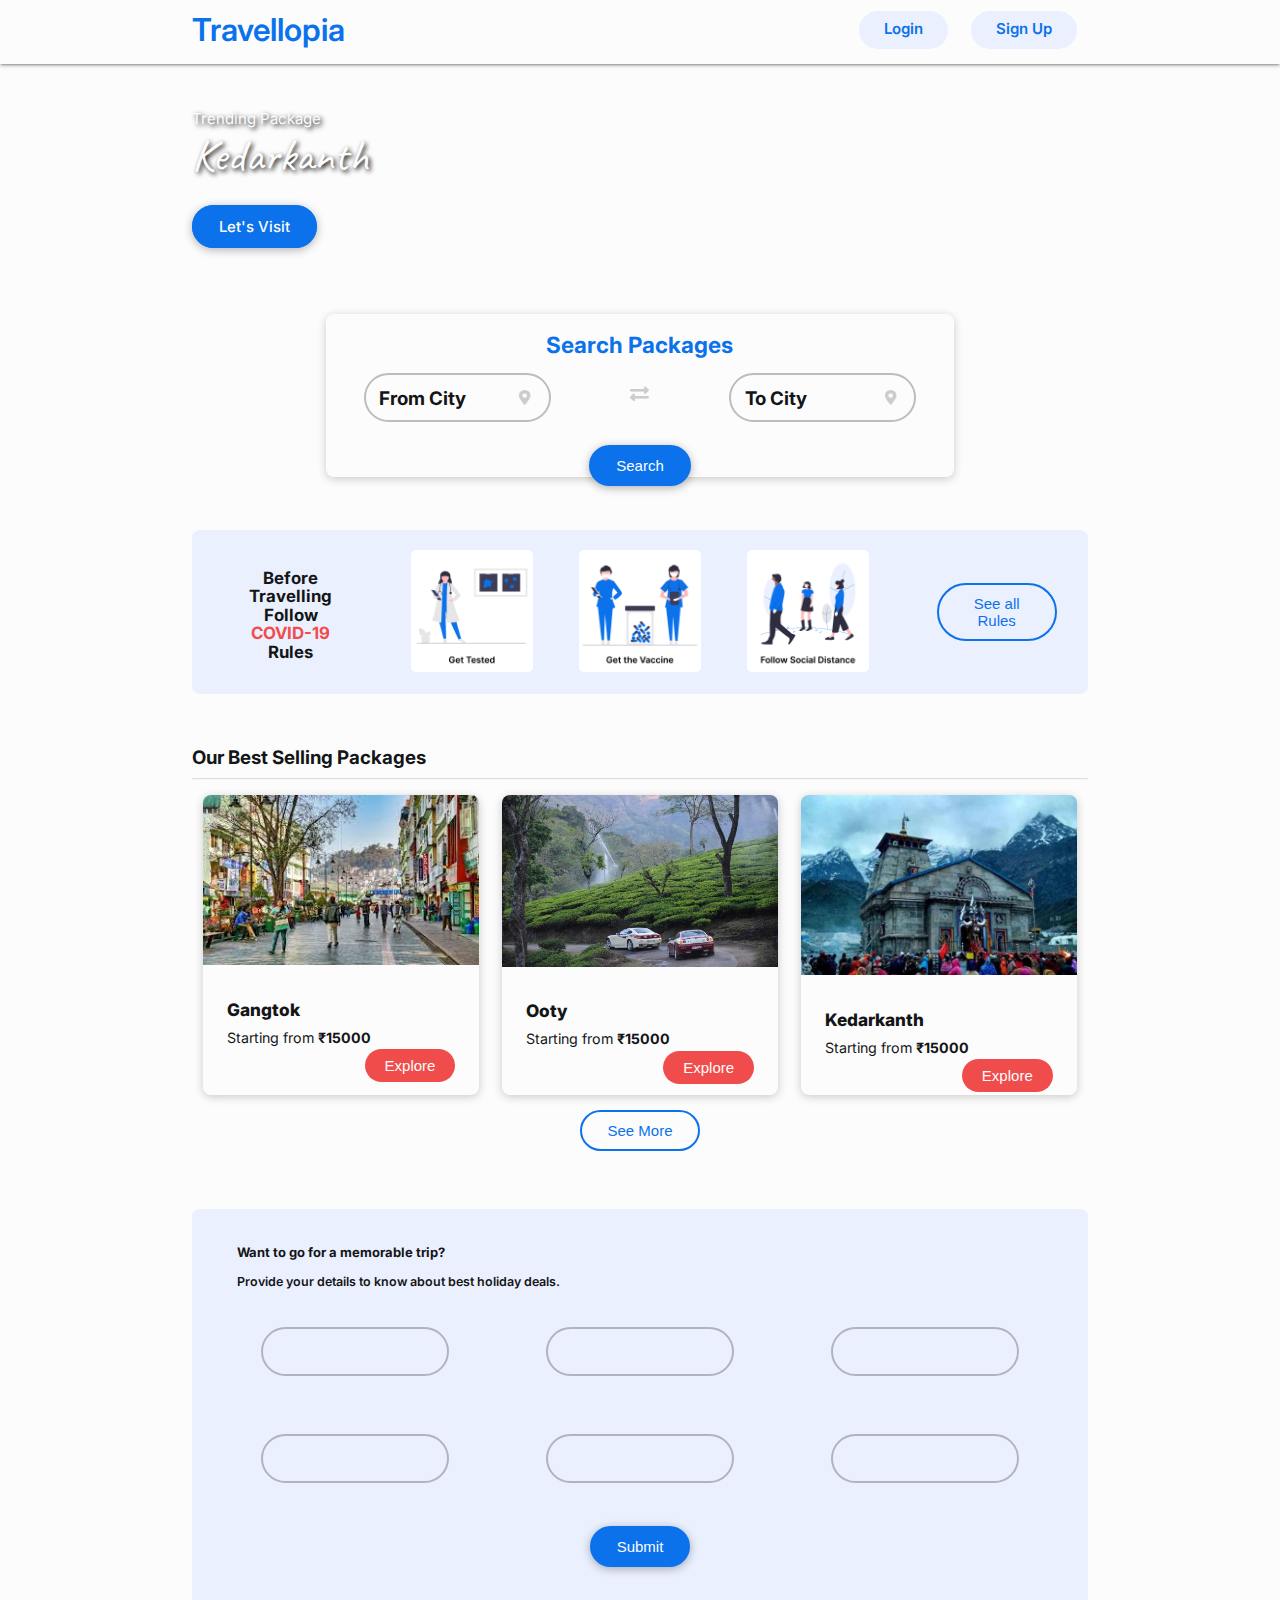
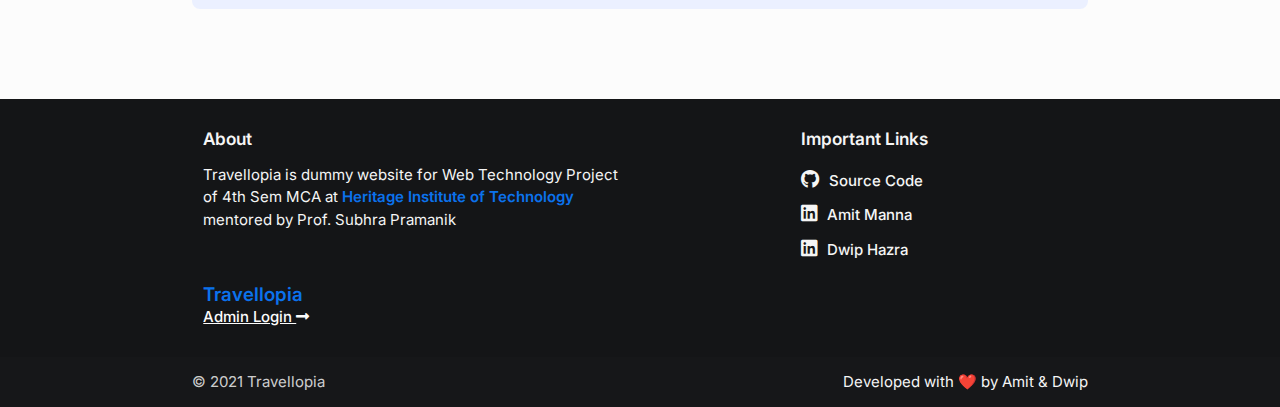
==== commit 2a362ec8: "Form half done and links added" ====
--- a/index.html
+++ b/index.html
@@ -175,7 +175,7 @@
       <div class="col l4">
         <div class="card small package-card">
           <div class="card-image">
-            <img src="./images/ooty.jpg" alt="">
+            <img src="./images/ooty.png" alt="">
           </div>
           <div class="card-content">
             <h6>Ooty</h6>
@@ -205,6 +205,57 @@
 
     <!-- ========= End of Trending Places =========== -->
   </div>
+
+  <!--===========Trip form===========-->
+  <p>&nbsp;</p>
+  <div class="container form-container ">
+
+    <div class="row ">
+      <h5>Want to go for a memorable trip?</h5>
+      <span style="font-size: smaller;font-weight: 600;padding-left: 25px;">Provide your details to know about best holiday deals.</span>
+    </div>
+    
+      <form action="" class="center-align">
+        <div class="row ">
+          <div class="input-field col l4 s12">
+            <input id="" type="text" class="">
+            <label for=""></label>
+          </div>
+          <div class="input-field col l4 s12">
+            <input id="" type="text" class="">
+            <label for="input2"></label>
+          </div>
+          <div class="input-field col l4 s12">
+            <input id="" type="text" class="">
+            <label for=""></label>
+          </div>
+        </div>
+        <div class="row ">
+          <div class="input-field col l4 s12">
+            <input id="" type="text" class="">
+            <label for=""></label>
+          </div>
+          <div class="input-field col l4 s12">
+            <input id="" type="text" class="">
+            <label for="input2"></label>
+          </div>
+          <div class="input-field col l4 s12">
+            <input id="" type="text" class="">
+            <label for=""></label>
+          </div>
+        </div>
+        <div class="center-align">
+          <button class="btn-primary center-align" id="search-package-btn">Submit</button>
+        </div>
+      </form>
+  </div>
+
+  <p>&nbsp;</p>
+  <p>&nbsp;</p>
+
+
+
+
 
   <!-- ========= Footer =========== -->
   <footer class="page-footer">
@@ -221,11 +272,11 @@
           </h5>
         </div>
         <div class="col l4 offset-l2 s12">
-          <h6 class="grey-text text-lighten-4">Importent Links</h6>
+          <h6 class="grey-text text-lighten-4">Important Links</h6>
           <ul>
-            <li><a class="grey-text text-lighten-4" href="#!"><i class="fab fa-github"></i> Source Code</a></li>
-            <li><a class="grey-text text-lighten-4" href="#!"><i class="fab fa-linkedin"></i> Amit Manna</a></li>
-            <li><a class="grey-text text-lighten-4" href="#!"><i class="fab fa-linkedin"></i> Dwip Hazra</a></li>
+            <li><a class="grey-text text-lighten-4" href="https://github.com/AmitManna99/Tour_system_project"><i class="fab fa-github"></i> Source Code</a></li>
+            <li><a class="grey-text text-lighten-4" href="https://in.linkedin.com/in/amitmanna99?trk=public_profile_browsemap_profile-result-card_result-card_full-click"><i class="fab fa-linkedin"></i> Amit Manna</a></li>
+            <li><a class="grey-text text-lighten-4" href="https://in.linkedin.com/in/dwip-hazra-40672517a"><i class="fab fa-linkedin"></i> Dwip Hazra</a></li>
           </ul>
         </div>
       </div>
--- a/css/styles.css
+++ b/css/styles.css
@@ -258,6 +258,23 @@
     font-size: 0.95rem;
 }
 
+.form-container{
+    background-color: var(--secondary);
+    padding: 20px;
+    border-radius: 8px;
+    padding-bottom: 50px;
+
+}
+
+.form-container h5{
+    font-weight: 700;
+    font-size: small;
+    padding-left: 25px;
+}
+
+
+
+
 .page-footer {
     background-color: #141517;
 }
@@ -316,6 +333,10 @@
     text-indent: 14px;
 }
 
+
+
+
+
 /* =============================================== */
 
 
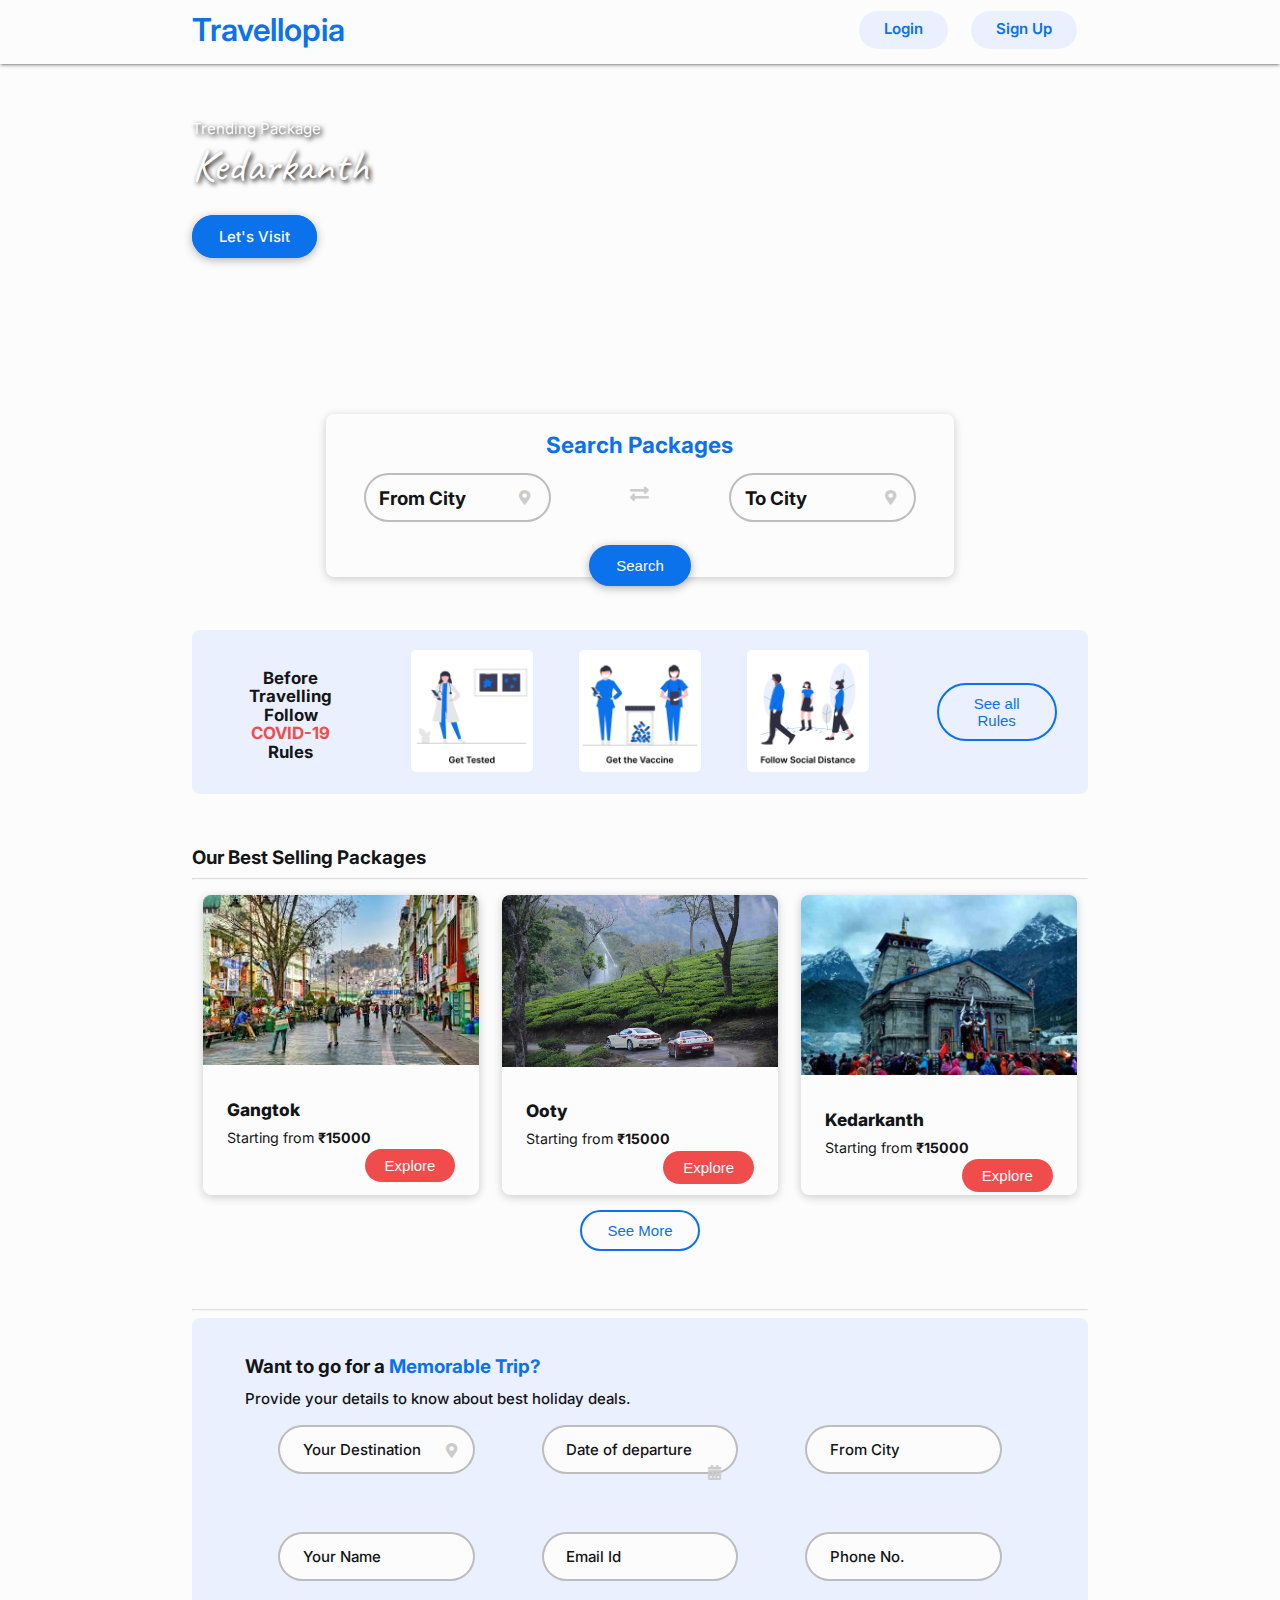
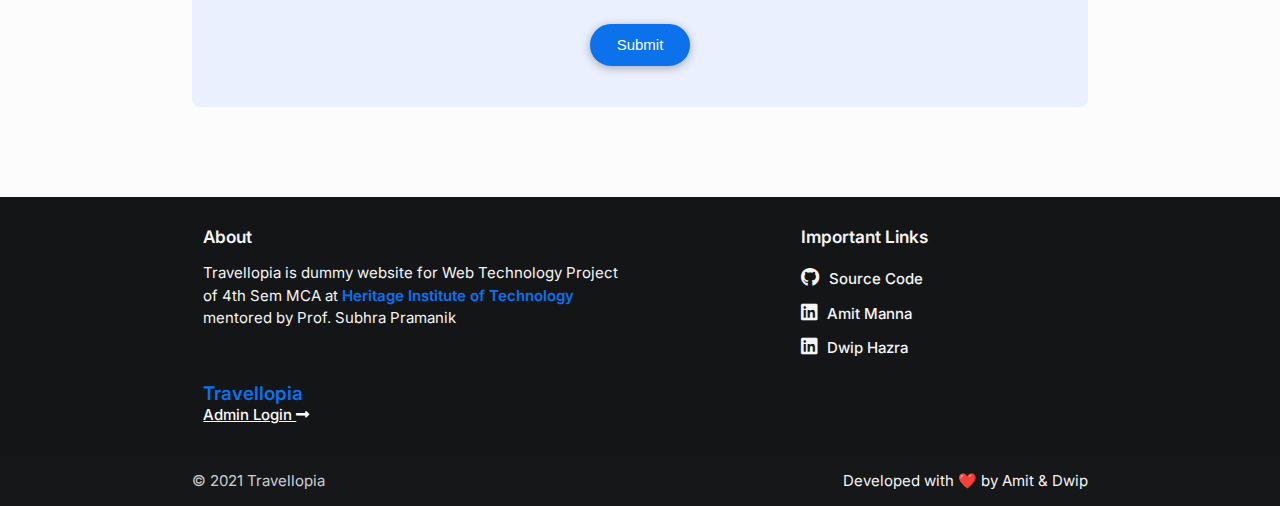
==== commit 89e2d498: "visual refresh" ====
--- a/index.html
+++ b/index.html
@@ -114,14 +114,14 @@
       <h5 class="center-align">Search Packages</h5>
       <form action="" class="center-align">
         <div class="row">
-          <div class="input-field col l5 s12">
+          <div class="input-field col l5 s12" id="input-from">
             <input id="from-city" type="text" class="validate">
             <label for="from-city">From City <i class="fas fa-map-marker-alt right"></i></label>
           </div>
           <div class="col l2 s12">
             <i class="fas fa-exchange-alt"></i>
           </div>
-          <div class="input-field col l5 s12">
+          <div class="input-field col l5 s12" id="input-to">
             <input id="destination-city" type="text" class="validate">
             <label for="destination-city">To City <i class="fas fa-map-marker-alt right"></i></label>
           </div>
@@ -204,52 +204,51 @@
     </div>
 
     <!-- ========= End of Trending Places =========== -->
-  </div>
-
-  <!--===========Trip form===========-->
-  <p>&nbsp;</p>
-  <div class="container form-container ">
-
-    <div class="row ">
-      <h5>Want to go for a memorable trip?</h5>
-      <span style="font-size: smaller;font-weight: 600;padding-left: 25px;">Provide your details to know about best holiday deals.</span>
-    </div>
-    
+
+
+    <!--===========Trip form===========-->
+    <p>&nbsp;</p>
+    <hr>
+    <div class="form-container">
+      <h5>Want to go for a <span style="color: #0B72EC; font-weight: 700;">Memorable Trip?</span></h5>
+      <span>Provide your details to know about best
+        holiday deals.</span>
+
       <form action="" class="center-align">
         <div class="row ">
           <div class="input-field col l4 s12">
-            <input id="" type="text" class="">
-            <label for=""></label>
-          </div>
-          <div class="input-field col l4 s12">
-            <input id="" type="text" class="">
-            <label for="input2"></label>
-          </div>
-          <div class="input-field col l4 s12">
-            <input id="" type="text" class="">
-            <label for=""></label>
+            <input id="custom-dest" type="text" class="">
+            <label for="custom-dest">Your Destination<i class="fas fa-map-marker-alt right"></i></label>
+          </div>
+          <div class="input-field col l4 s12">
+            <input id="custom-date" type="text" class="datepicker">
+            <label for="custom-date">Date of departure<i class="fas fa-calendar-alt right"></i></label>
+          </div>
+          <div class="input-field col l4 s12">
+            <input id="custom-city" type="text" class="">
+            <label for="custom-city">From City</label>
           </div>
         </div>
         <div class="row ">
           <div class="input-field col l4 s12">
-            <input id="" type="text" class="">
-            <label for=""></label>
-          </div>
-          <div class="input-field col l4 s12">
-            <input id="" type="text" class="">
-            <label for="input2"></label>
-          </div>
-          <div class="input-field col l4 s12">
-            <input id="" type="text" class="">
-            <label for=""></label>
+            <input id="custom-name" type="text" class="">
+            <label for="custom-name">Your Name</label>
+          </div>
+          <div class="input-field col l4 s12">
+            <input id="custom-email" type="text" class="">
+            <label for="custom-email">Email Id</label>
+          </div>
+          <div class="input-field col l4 s12">
+            <input id="custom-phone" type="text" class="">
+            <label for="custom-phone">Phone No.</label>
           </div>
         </div>
         <div class="center-align">
           <button class="btn-primary center-align" id="search-package-btn">Submit</button>
         </div>
       </form>
+    </div>
   </div>
-
   <p>&nbsp;</p>
   <p>&nbsp;</p>
 
@@ -274,9 +273,12 @@
         <div class="col l4 offset-l2 s12">
           <h6 class="grey-text text-lighten-4">Important Links</h6>
           <ul>
-            <li><a class="grey-text text-lighten-4" href="https://github.com/AmitManna99/Tour_system_project"><i class="fab fa-github"></i> Source Code</a></li>
-            <li><a class="grey-text text-lighten-4" href="https://in.linkedin.com/in/amitmanna99?trk=public_profile_browsemap_profile-result-card_result-card_full-click"><i class="fab fa-linkedin"></i> Amit Manna</a></li>
-            <li><a class="grey-text text-lighten-4" href="https://in.linkedin.com/in/dwip-hazra-40672517a"><i class="fab fa-linkedin"></i> Dwip Hazra</a></li>
+            <li><a class="grey-text text-lighten-4" href="https://github.com/AmitManna99/Tour_system_project"><i
+                  class="fab fa-github"></i> Source Code</a></li>
+            <li><a class="grey-text text-lighten-4" href="https://in.linkedin.com/in/amitmanna99"><i
+                  class="fab fa-linkedin"></i> Amit Manna</a></li>
+            <li><a class="grey-text text-lighten-4" href="https://in.linkedin.com/in/dwip-hazra-40672517a"><i
+                  class="fab fa-linkedin"></i> Dwip Hazra</a></li>
           </ul>
         </div>
       </div>
--- a/css/styles.css
+++ b/css/styles.css
@@ -258,21 +258,36 @@
     font-size: 0.95rem;
 }
 
-.form-container{
+.form-container {
     background-color: var(--secondary);
-    padding: 20px;
+    padding: 1.5rem 3.5rem;
     border-radius: 8px;
     padding-bottom: 50px;
 
 }
 
-.form-container h5{
-    font-weight: 700;
-    font-size: small;
-    padding-left: 25px;
-}
-
-
+.form-container span {
+    font-weight: 500;
+}
+/* 
+.datepicker-date-display {
+    background-color: var(--primary);
+} */
+
+.datepicker-controls .select-wrapper input {
+    border: none !important;
+    width: 50px !important;
+    text-indent: 0 !important;
+}
+
+.datepicker-cancel, .datepicker-clear, .datepicker-today, .datepicker-done {
+    color: var(--primary);
+    font-weight: 500;
+}
+
+.datepicker-done {
+    background-color: var(--secondary);
+}
 
 
 .page-footer {
@@ -285,12 +300,15 @@
 
 input[type=text]:not(.browser-default), 
 input[type=text]:not(.browser-default):focus:not([readonly]) {
-	width: 70%;
+	width: 80%;
 	color: var(--text-primary);
     border: 2px solid rgba(0, 0, 0, 0.25);
     border-bottom: 2px solid rgba(0, 0, 0, 0.25);
     box-shadow: none;
     border-radius: 100px;
+    background-color: var(--bg-primary);
+    text-indent: 16px;
+    font-weight: 500;
 }
 
 input.valid[type=text]:not(.browser-default) {
@@ -303,12 +321,14 @@
 input[type=text]:not(.browser-default).validate+label {
 	color: var(--text-primary);
     width: 60%;
-    font-weight: 700;
-    font-size: 1.25rem;
-    left: 20%;
-}
-
-.input-field > label:not(.label-icon).active {
+    font-weight: 500;
+    font-size: 1rem;
+    left: 22%;
+    margin-top: 2px;
+}
+
+#input-from > label:not(.label-icon).active,
+#input-to > label:not(.label-icon).active {
     width: 30% !important;
     transform: translateY(-14px) scale(0.8);
     transform-origin: 0px 0px;
@@ -317,11 +337,23 @@
     color: rgba(0, 0, 0, 0.45) !important;
 }
 
+.input-field > label:not(.label-icon).active {
+    color: rgba(0, 0, 0, 0) !important;
+    transition: 0.3s ease;
+}
+
 .input-field > label:not(.label-icon).active i {
     display: none;
 }
 
 label i {
+    color: #CCCCCC;
+    font-size: 1rem;
+    padding: 3.5px;
+}
+
+#input-from > label i,
+#input-to > label i {
     color: #CCCCCC;
     font-size: 1rem;
     padding: 5px;
@@ -331,10 +363,17 @@
     font-weight: 700;
     font-size: 1.25rem;
     text-indent: 14px;
-}
-
-
-
+    width: 70%;
+}
+
+#from-city+label, #destination-city+label {
+    color: var(--text-primary);
+    width: 60%;
+    font-weight: 700;
+    font-size: 1.25rem;
+    left: 20%;
+    margin-top: 0;
+}
 
 
 /* =============================================== */
@@ -397,14 +436,18 @@
         width: 84vw;
     }
 
+    .form-container {
+        padding: 1.5rem 1.5rem;
+    }
+
     .input-field > label:not(.label-icon).active {
         width: 30% !important;
         transform: translateY(-14px) scale(0.7);
     }
 }
 
-body::-webkit-scrollbar {
-    width: 0.3rem;
+body::-webkit-scrollbar, ul::-webkit-scrollbar {
+    width: 0.35rem;
 }
   
 body::-webkit-scrollbar-track {
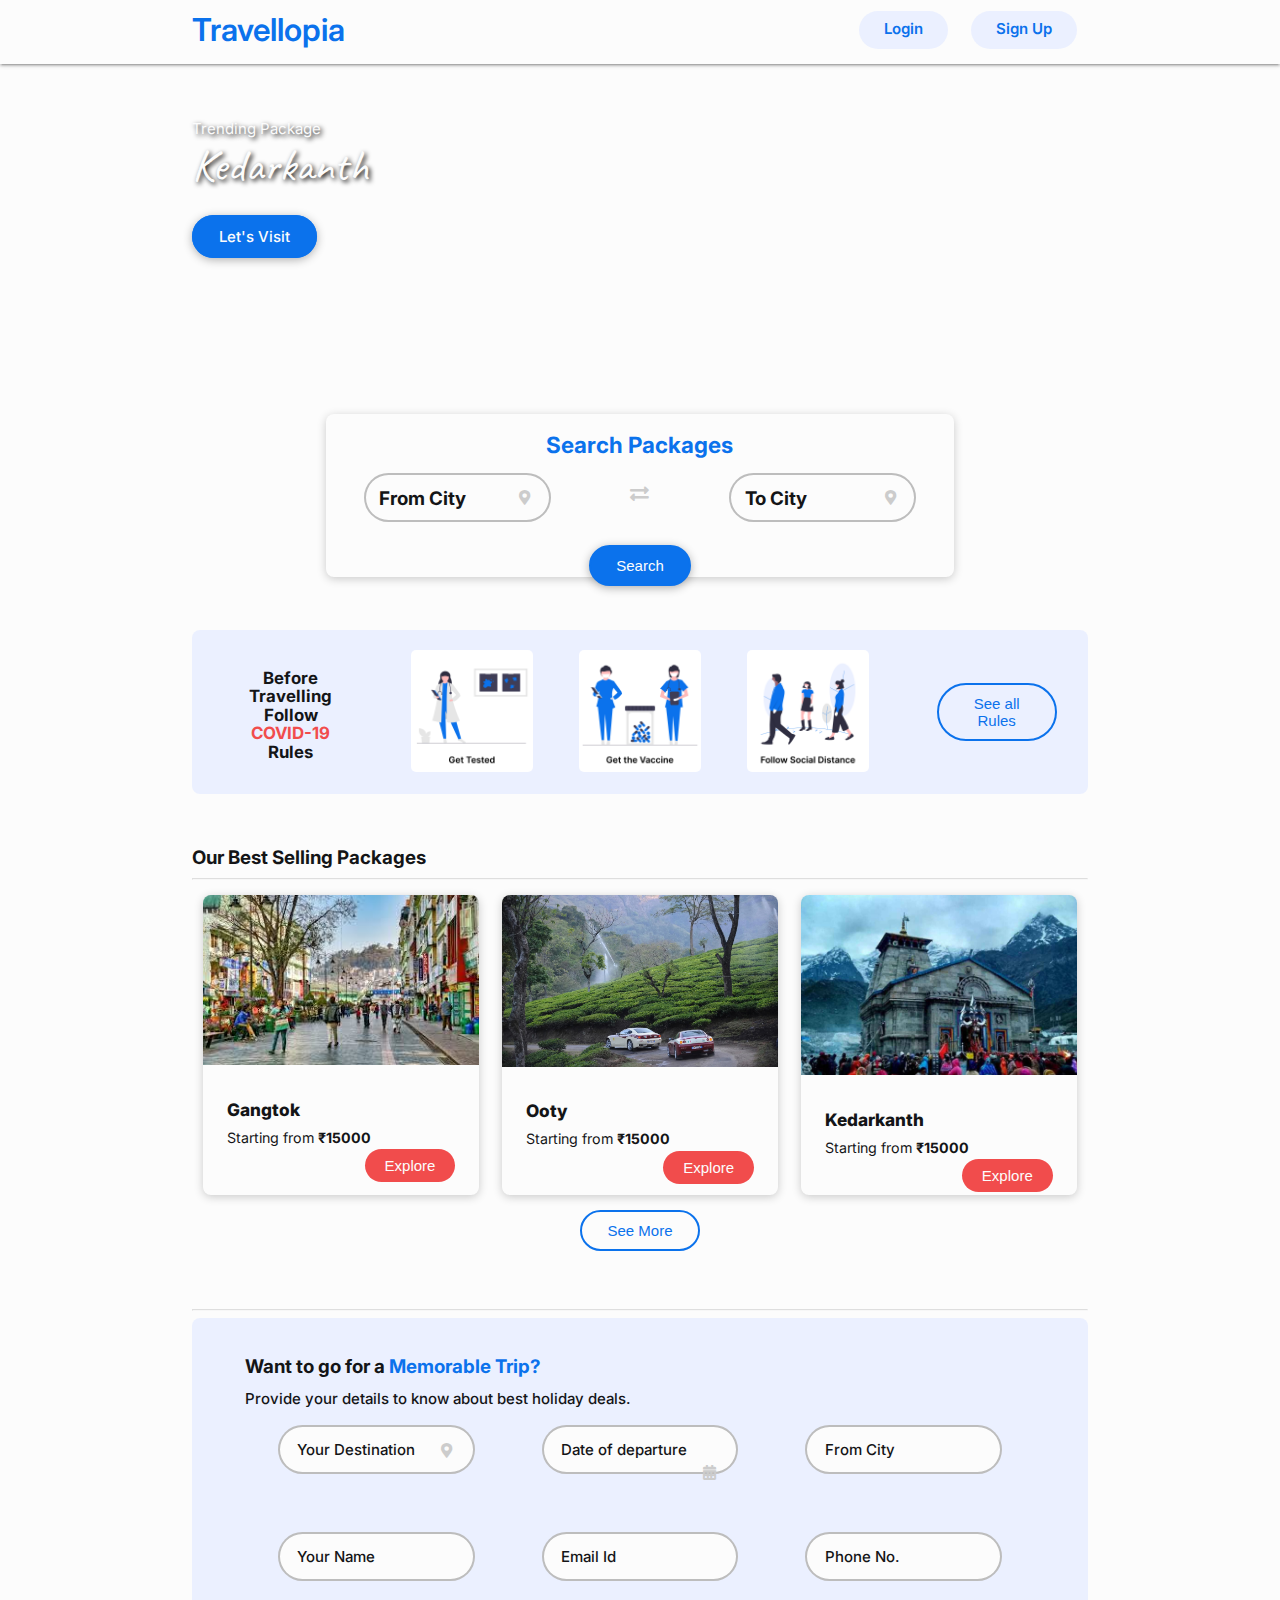
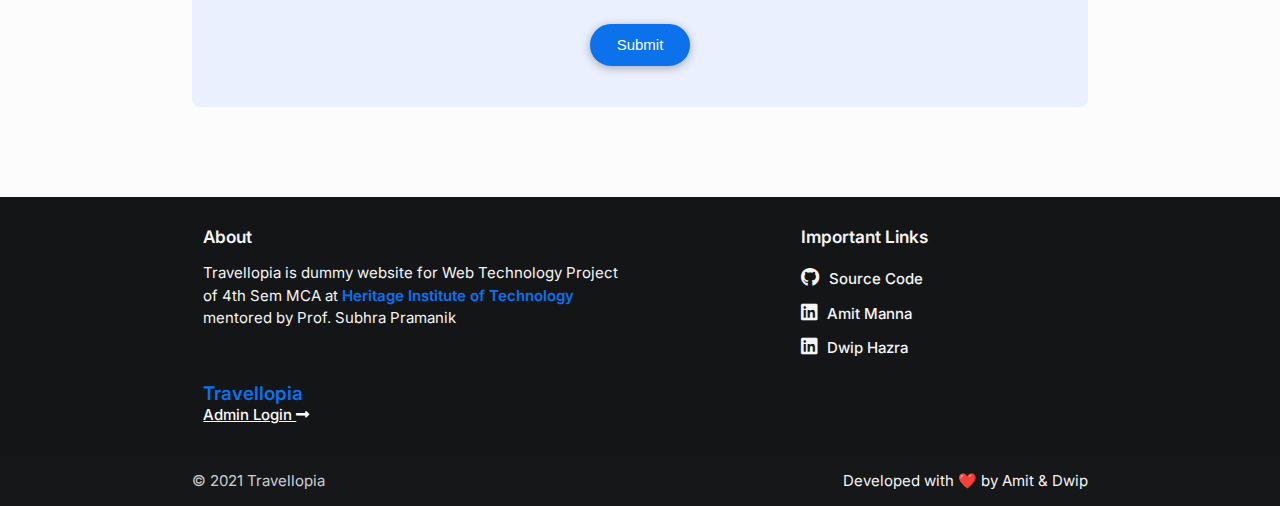
==== commit 18f23199: "Merge pull request #5 from AmitManna99/master" ====
--- a/index.html
+++ b/index.html
@@ -37,8 +37,8 @@
       <div class="container">
         <a href="#" class="brand-logo">Travellopia</a>
         <ul id="nav-mobile" class="right hide-on-med-and-down">
-          <li><a href="" class="nav-items">Login</a></li>
-          <li><a href="" class="nav-items">Sign Up</a></li>
+          <li><a href="login.html" class="nav-items">Login</a></li>
+          <li><a href="signup.html" class="nav-items">Sign Up</a></li>
         </ul>
       </div>
     </div>
@@ -235,11 +235,11 @@
             <label for="custom-name">Your Name</label>
           </div>
           <div class="input-field col l4 s12">
-            <input id="custom-email" type="text" class="">
+            <input id="custom-email" type="email" class="validate">
             <label for="custom-email">Email Id</label>
           </div>
           <div class="input-field col l4 s12">
-            <input id="custom-phone" type="text" class="">
+            <input id="custom-phone" type="text" class="validate" pattern="[0-9]{10}">
             <label for="custom-phone">Phone No.</label>
           </div>
         </div>
@@ -273,11 +273,11 @@
         <div class="col l4 offset-l2 s12">
           <h6 class="grey-text text-lighten-4">Important Links</h6>
           <ul>
-            <li><a class="grey-text text-lighten-4" href="https://github.com/AmitManna99/Tour_system_project"><i
+            <li><a class="grey-text text-lighten-4" href="https://github.com/AmitManna99/Tour_system_project" target="_blank"><i
                   class="fab fa-github"></i> Source Code</a></li>
-            <li><a class="grey-text text-lighten-4" href="https://in.linkedin.com/in/amitmanna99"><i
+            <li><a class="grey-text text-lighten-4" href="https://in.linkedin.com/in/amitmanna99" target="_blank"><i
                   class="fab fa-linkedin"></i> Amit Manna</a></li>
-            <li><a class="grey-text text-lighten-4" href="https://in.linkedin.com/in/dwip-hazra-40672517a"><i
+            <li><a class="grey-text text-lighten-4" href="https://in.linkedin.com/in/dwip-hazra-40672517a" target="_blank"><i
                   class="fab fa-linkedin"></i> Dwip Hazra</a></li>
           </ul>
         </div>
--- a/css/styles.css
+++ b/css/styles.css
@@ -294,12 +294,25 @@
     background-color: #141517;
 }
 
+#login-form, #signup-form {
+    background-color:  var(--secondary);
+    padding: 50px;
+    max-width: 512px;
+    margin-left: auto;
+    margin-right: auto;
+}
+
+
 /* ====================================== */
 
 /* =========== Input Fields =========== */
 
 input[type=text]:not(.browser-default), 
-input[type=text]:not(.browser-default):focus:not([readonly]) {
+input[type=text]:not(.browser-default):focus:not([readonly]),
+input[type=email]:not(.browser-default), 
+input[type=email]:not(.browser-default):focus:not([readonly]),
+input[type=password]:not(.browser-default), 
+input[type=password]:not(.browser-default):focus:not([readonly])  {
 	width: 80%;
 	color: var(--text-primary);
     border: 2px solid rgba(0, 0, 0, 0.25);
@@ -311,19 +324,27 @@
     font-weight: 500;
 }
 
-input.valid[type=text]:not(.browser-default) {
+input.valid[type=text]:not(.browser-default),
+input.valid[type=email]:not(.browser-default),
+input.valid[type=password]:not(.browser-default) {
     box-shadow: none;
     border: 2px solid var(--primary);
 }
 
 input[type=text]:not(.browser-default)+label, 
 input[type=text]:not(.browser-default):focus:not([readonly])+label,
-input[type=text]:not(.browser-default).validate+label {
+input[type=text]:not(.browser-default).validate+label,
+input[type=email]:not(.browser-default)+label, 
+input[type=email]:not(.browser-default):focus:not([readonly])+label,
+input[type=email]:not(.browser-default).validate+label,
+input[type=password]:not(.browser-default)+label, 
+input[type=password]:not(.browser-default):focus:not([readonly])+label,
+input[type=password]:not(.browser-default).validate+label {
 	color: var(--text-primary);
     width: 60%;
     font-weight: 500;
     font-size: 1rem;
-    left: 22%;
+    left: 20%;
     margin-top: 2px;
 }
 
@@ -376,6 +397,7 @@
 }
 
 
+
 /* =============================================== */
 
 
@@ -440,6 +462,10 @@
         padding: 1.5rem 1.5rem;
     }
 
+    #login-form, #signup-form {
+        padding: 50px 0;
+    }
+
     .input-field > label:not(.label-icon).active {
         width: 30% !important;
         transform: translateY(-14px) scale(0.7);
